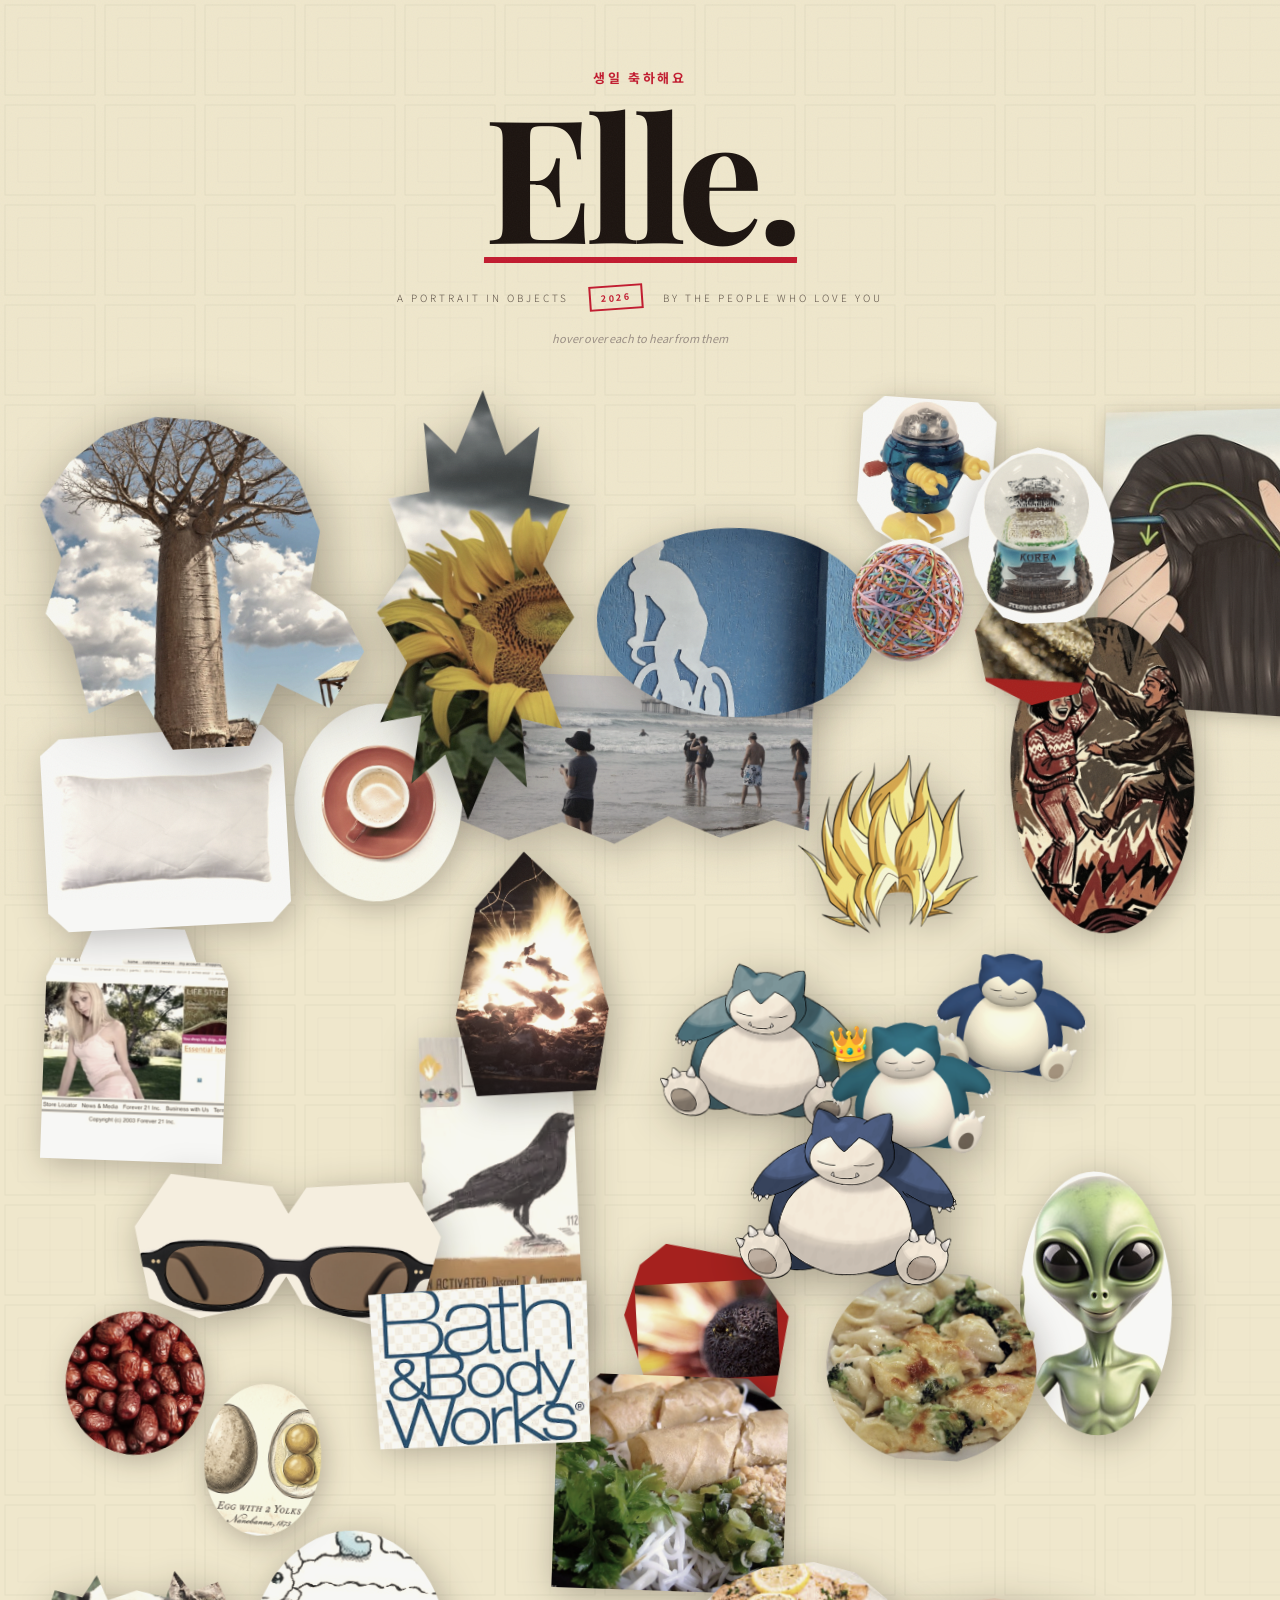
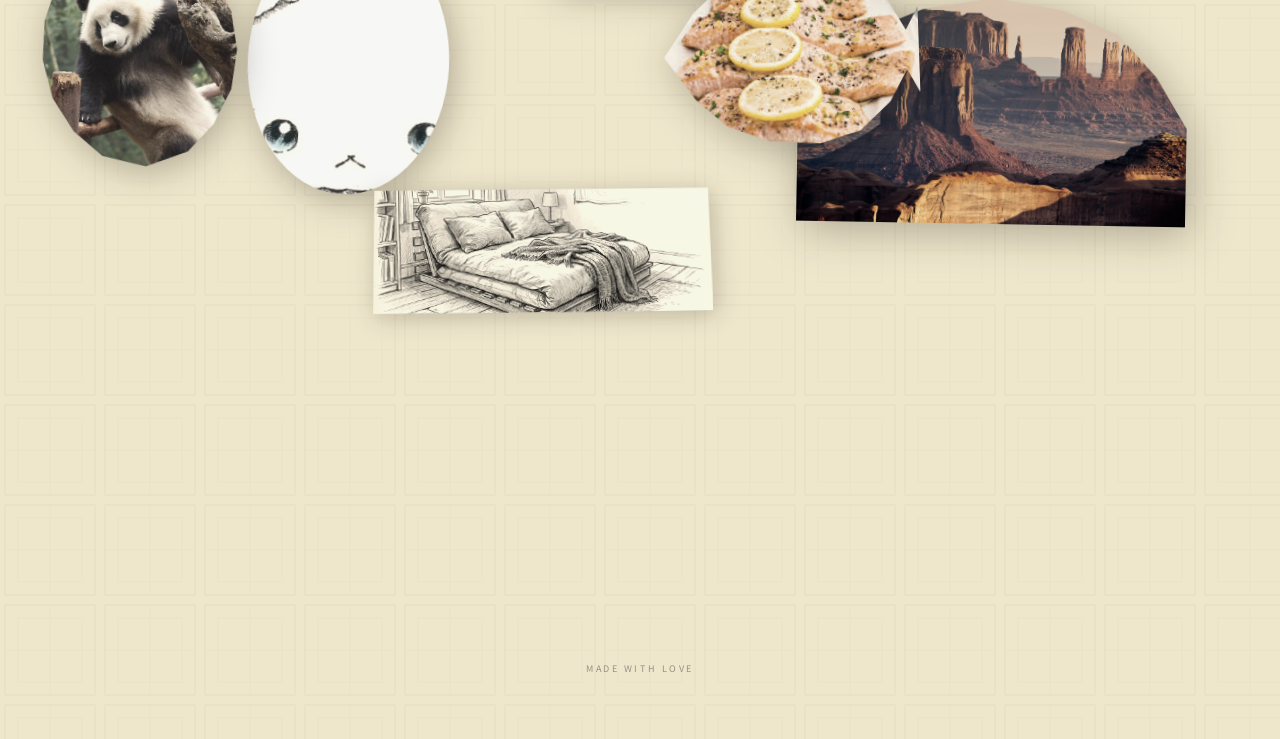
==== index.html @ b0827e6b "Initial commit for Elle's Birthday Collage" ====
<!DOCTYPE html>
<html lang="en">
<head>
  <meta charset="UTF-8">
  <meta name="viewport" content="width=device-width, initial-scale=1.0">
  <title>Elle.</title>
  <link rel="preconnect" href="https://fonts.googleapis.com">
  <link rel="preconnect" href="https://fonts.gstatic.com" crossorigin>
  <link href="https://fonts.googleapis.com/css2?family=Playfair+Display:ital,wght@0,400;0,700;1,400;1,700&family=Noto+Sans+KR:wght@300;400;700&display=swap" rel="stylesheet">
  <style>
    :root {
      --paper:    #EFE7CC;
      --paper-wh: #FBF8EF;
      --red:      #C21B2F;
      --yellow:   #D4A017;
      --ink:      #1C1410;
      --ink-mid:  #5A4E44;
      --ink-lt:   #9A8E84;
    }

    *, *::before, *::after { box-sizing: border-box; margin: 0; padding: 0; }

    body {
      background-color: var(--paper);
      background-image: url("data:image/svg+xml,%3Csvg xmlns='http://www.w3.org/2000/svg' width='100' height='100'%3E%3Crect x='5' y='5' width='90' height='90' fill='none' stroke='rgba(40%2C28%2C16%2C0.055)' stroke-width='1'/%3E%3Crect x='18' y='18' width='64' height='64' fill='none' stroke='rgba(40%2C28%2C16%2C0.038)' stroke-width='0.6'/%3E%3Cline x1='50' y1='5' x2='50' y2='95' stroke='rgba(40%2C28%2C16%2C0.026)' stroke-width='0.5'/%3E%3Cline x1='5' y1='50' x2='95' y2='50' stroke='rgba(40%2C28%2C16%2C0.026)' stroke-width='0.5'/%3E%3C/svg%3E");
      font-family: 'Noto Sans KR', 'Helvetica Neue', sans-serif;
      color: var(--ink);
      overflow-x: hidden;
    }

    body::after {
      content: '';
      position: fixed;
      inset: 0;
      background-image: url("data:image/svg+xml,%3Csvg xmlns='http://www.w3.org/2000/svg' width='250' height='250'%3E%3Cfilter id='n'%3E%3CfeTurbulence type='fractalNoise' baseFrequency='0.8' numOctaves='4' stitchTiles='stitch'/%3E%3C/filter%3E%3Crect width='250' height='250' filter='url(%23n)'/%3E%3C/svg%3E");
      opacity: 0.038;
      pointer-events: none;
      z-index: 9999;
    }

    /* ─── Header ───────────────────────────────────────── */
    .site-header {
      text-align: center;
      padding: 68px 40px 44px;
    }

    .korean-eyebrow {
      font-size: 13px;
      font-weight: 700;
      letter-spacing: 0.2em;
      color: var(--red);
      margin-bottom: 12px;
    }

    .title {
      font-family: 'Playfair Display', Georgia, serif;
      font-size: clamp(96px, 17vw, 172px);
      font-weight: 700;
      font-style: normal;
      letter-spacing: -0.04em;
      line-height: 0.86;
      color: var(--ink);
      display: inline-block;
    }

    .title::after {
      content: '';
      display: block;
      height: 6px;
      background: var(--red);
      margin-top: 10px;
      transform: skewX(-2deg);
    }

    .header-meta {
      display: flex;
      align-items: center;
      justify-content: center;
      gap: 20px;
      margin-top: 22px;
    }

    .subtitle {
      font-size: 10px;
      letter-spacing: 0.3em;
      text-transform: uppercase;
      color: var(--ink-mid);
      font-weight: 300;
    }

    .stamp {
      display: inline-block;
      border: 2px solid var(--red);
      color: var(--red);
      font-size: 9px;
      font-weight: 700;
      letter-spacing: 0.28em;
      padding: 4px 10px;
      transform: rotate(-4deg);
      text-transform: uppercase;
    }

    .instruction {
      margin-top: 20px;
      font-size: 11px;
      color: var(--ink-lt);
      font-style: italic;
    }

    /* ─── Artboard canvas ──────────────────────────────── */
    .canvas {
      position: relative;
      width: 100%;
      max-width: 95vw;
      height: 140vw;
      min-height: 1000px;
      max-height: 2200px;
      margin: 0 auto 80px;
    }

    /* ─── Shared item styles ───────────────────────────── */
    .item-wrap {
      position: absolute;
      cursor: pointer;
      transition: z-index 0s;
    }

    .item-wrap:hover,
    .item-wrap.is-active { z-index: 50; }

    .item {
      width: 100%;
      height: 100%;
      overflow: hidden;
      position: relative;
    }

    .item__img {
      display: block;
      width: 100%;
      height: 100%;
      object-fit: cover;
      filter: sepia(0.25) saturate(0.7) brightness(0.97);
      transition:
        filter   0.42s ease,
        transform 0.55s cubic-bezier(0.22, 0.61, 0.36, 1);
    }

    .item-wrap:hover .item__img,
    .item-wrap.is-active .item__img {
      filter: sepia(0.05) saturate(0.45) brightness(0.60);
      transform: scale(1.08);
    }

    .item__overlay {
      position: absolute;
      inset: 0;
      background: rgba(18, 10, 4, 0.72);
      border-top: 3px solid var(--red);
      opacity: 0;
      transition: opacity 0.25s ease;
      pointer-events: none;
    }

    .item-wrap:hover .item__overlay,
    .item-wrap.is-active .item__overlay { opacity: 1; }

    /* ─── Floating label ───────────────────────────────── */
    .label {
      position: fixed;
      background: rgba(18, 10, 4, 0.94);
      border-left: 3px solid var(--red);
      padding: 16px 20px 18px;
      min-width: 200px;
      max-width: 280px;
      z-index: 9000;
      pointer-events: none;
      opacity: 0;
      transition: opacity 0.22s ease;
    }

    .label.is-visible { opacity: 1; }

    .label__object {
      font-family: 'Playfair Display', Georgia, serif;
      font-size: 16px;
      font-weight: 700;
      color: var(--paper-wh);
      line-height: 1.25;
      margin-bottom: 9px;
    }

    .label__reason {
      font-size: 11.5px;
      line-height: 1.68;
      color: rgba(251, 248, 239, 0.66);
      font-weight: 300;
      margin-bottom: 13px;
      max-width: 28ch;
    }

    .label__name {
      display: block;
      font-size: 9px;
      letter-spacing: 0.25em;
      text-transform: uppercase;
      color: var(--yellow);
    }

    /* ─────────────────────────────────────────────────────
       PER-ITEM: position · size · rotation · shadow · clip
       Canvas is 200vw tall. top/height % are of that height.
       left/width % are of canvas width.
    ───────────────────────────────────────────────────── */

    /* BROTHER — baobab tree: thick trunk, wide spreading top */
    .item-wrap--brother {
      left: 1%; top: 1%; width: 26%; height: 19%;
      transform: rotate(-3deg);
      filter: drop-shadow(6px 10px 28px rgba(20,12,6,0.38));
      z-index: 5;
    }
    .item-wrap--brother .item {
      clip-path: polygon(
        38% 100%, 28% 82%, 12% 88%, 8% 68%, 0% 58%,
        6% 42%, 0% 26%, 10% 14%, 22% 6%, 38% 2%,
        55% 4%, 70% 10%, 82% 22%, 88% 38%,
        84% 55%, 94% 62%, 100% 74%, 88% 90%, 72% 82%, 62% 100%
      );
    }

    /* RANI — sunflower: 8-petal flower */
    .item-wrap--rani {
      left: 28%; top: 0%; width: 17%; height: 24%;
      transform: rotate(2deg);
      filter: drop-shadow(5px 8px 22px rgba(20,12,6,0.32));
      z-index: 4;
    }
    .item-wrap--rani .item {
      clip-path: polygon(
        50% 0%, 62% 15%, 78% 8%, 74% 24%, 94% 26%,
        82% 40%, 98% 52%, 82% 64%, 94% 78%, 74% 76%,
        78% 92%, 62% 85%, 50% 100%, 38% 85%, 22% 92%,
        26% 76%, 6% 78%, 18% 64%, 2% 52%, 18% 40%,
        6% 26%, 26% 24%, 22% 8%, 38% 15%
      );
    }

    /* TAL — wind-up toy: boxy mechanical shape */
    .item-wrap--tal-toy {
      left: 68%; top: 0.5%; width: 11%; height: 8.5%;
      transform: rotate(4deg);
      filter: drop-shadow(4px 5px 14px rgba(20,12,6,0.28));
      z-index: 3;
    }
    .item-wrap--tal-toy .item {
      clip-path: polygon(15% 0%, 85% 0%, 100% 12%, 100% 70%, 85% 88%, 60% 100%, 40% 100%, 15% 88%, 0% 70%, 0% 12%);
    }

    /* TAL — snow globe: domed oval on pedestal */
    .item-wrap--tal-globe {
      left: 77%; top: 3%; width: 12%; height: 10%;
      transform: rotate(-2deg);
      filter: drop-shadow(4px 6px 16px rgba(20,12,6,0.30));
      z-index: 4;
    }
    .item-wrap--tal-globe .item {
      clip-path: polygon(
        35% 100%, 22% 96%, 12% 86%, 4% 72%, 0% 56%,
        2% 40%, 8% 26%, 18% 14%, 32% 6%, 50% 2%,
        68% 6%, 82% 14%, 92% 26%, 98% 40%, 100% 56%,
        96% 72%, 88% 86%, 78% 96%, 65% 100%
      );
    }

    /* TAL — rubber band ball: circle */
    .item-wrap--tal-ball {
      left: 67%; top: 8%; width: 10%; height: 7.5%;
      transform: rotate(6deg);
      filter: drop-shadow(3px 4px 12px rgba(20,12,6,0.26));
      z-index: 3;
    }
    .item-wrap--tal-ball .item { clip-path: ellipse(46% 46% at 50% 50%); }

    /* TAL — glitter: soft starburst blob */
    .item-wrap--tal-glitter {
      left: 77%; top: 10%; width: 11%; height: 8%;
      transform: rotate(3deg);
      filter: drop-shadow(3px 4px 12px rgba(20,12,6,0.26));
      z-index: 3;
    }
    .item-wrap--tal-glitter .item {
      clip-path: polygon(45% 5%, 80% 20%, 95% 50%, 85% 85%, 50% 95%, 15% 80%, 5% 45%, 20% 15%);
    }

    /* TAL — chopstick as hairpin: angled strip */
    .item-wrap--tal-chopstick {
      left: 86%; top: 0.5%; width: 20%; height: 18%;
      transform: rotate(1.5deg);
      filter: drop-shadow(2px 4px 10px rgba(20,12,6,0.24));
      z-index: 2;
    }
    .item-wrap--tal-chopstick .item {
      clip-path: polygon(10% 5%, 90% 2%, 92% 98%, 8% 95%);
    }
    .item-wrap--tal-chopstick .item__img {
      object-position: 40% 50%;
    }

    /* GINA — hellfire: soft organic shape */
    .item-wrap--gina {
      left: 79%; top: 11%; width: 18%; height: 21%;
      transform: rotate(-2deg);
      filter: drop-shadow(4px 6px 16px rgba(20,12,6,0.30));
      z-index: 3;
    }
    .item-wrap--gina .item {
      clip-path: ellipse(42% 42% at 50% 50%);
    }
    .item-wrap--gina .item__img {
      object-fit: cover;
      transform: scale(0.95);
    }

    /* SAIF — spin bike: circle (flywheel) */
    .item-wrap--saif {
      left: 46%; top: 7%; width: 24%; height: 12%;
      transform: rotate(2deg);
      filter: drop-shadow(5px 7px 20px rgba(20,12,6,0.30));
      z-index: 3;
    }
    .item-wrap--saif .item { clip-path: ellipse(48% 44% at 50% 50%); }
    .item-wrap--saif .item__img { object-position: 20% 50%; }

    /* SANGEETA MAMI — pillow: soft rounded rect */
    .item-wrap--sangeeta {
      left: 1%; top: 19%; width: 20%; height: 11%;
      transform: rotate(-3deg);
      filter: drop-shadow(4px 6px 18px rgba(20,12,6,0.28));
      z-index: 4;
    }
    .item-wrap--sangeeta .item {
      clip-path: polygon(8% 2%, 92% 0%, 100% 10%, 100% 90%, 92% 100%, 8% 100%, 0% 90%, 0% 10%);
    }

    /* CLAIRE YUN — cappuccino: circle */
    .item-wrap--claireyun {
      left: 21%; top: 17%; width: 15%; height: 12%;
      transform: rotate(3deg);
      filter: drop-shadow(4px 6px 16px rgba(20,12,6,0.28));
      z-index: 3;
    }
    .item-wrap--claireyun .item { clip-path: ellipse(46% 46% at 50% 50%); }

    /* ALKA MASI — beach (walking barefoot): wide with wave bottom */
    .item-wrap--alkamasi1 {
      left: 35%; top: 16%; width: 29%; height: 11%;
      transform: rotate(2deg);
      filter: drop-shadow(5px 7px 20px rgba(20,12,6,0.28));
      z-index: 2;
    }
    .item-wrap--alkamasi1 .item {
      clip-path: polygon(
        0% 0%, 100% 0%, 100% 75%, 
        90% 70%, 75% 80%, 60% 70%, 
        45% 85%, 30% 75%, 15% 85%, 0% 75%
      );
    }

    /* LUCY — campfire: organic arch/blob */
    .item-wrap--lucy {
      left: 34%; top: 25%; width: 14%; height: 15%;
      transform: rotate(-3deg);
      filter: drop-shadow(4px 6px 18px rgba(20,12,6,0.32));
      z-index: 4;
    }
    .item-wrap--lucy .item {
      clip-path: polygon(50% 5%, 80% 25%, 95% 65%, 85% 95%, 15% 95%, 5% 65%, 20% 25%);
    }

    /* ELAINE — forever21 website: shopping bag */
    .item-wrap--elaine {
      left: 1%; top: 30%; width: 15%; height: 13%;
      transform: rotate(2deg);
      filter: drop-shadow(4px 5px 16px rgba(20,12,6,0.28));
      z-index: 3;
    }
    .item-wrap--elaine .item {
      clip-path: polygon(25% 0%, 18% 14%, 5% 14%, 0% 22%, 0% 100%, 100% 100%, 100% 22%, 95% 14%, 82% 14%, 75% 0%);
    }

    /* CENGIZ — Super Saiyan hair: transparent PNG, silhouette defines its own shape */
    .item-wrap--cengiz {
      left: 63%; top: 16%; width: 15%; height: 19%;
      transform: rotate(-2deg);
      filter: drop-shadow(5px 7px 20px rgba(20,12,6,0.30));
      z-index: 4;
    }
    .item-wrap--cengiz .item { clip-path: none; }
    .item-wrap--cengiz .item__img { object-fit: contain; }

    /* ADIL — Snorlax: transparent PNG, let the sprite define its own shape */
    .item-wrap--adil {
      left: 51%; top: 29%; width: 18%; height: 15%;
      transform: rotate(3deg);
      filter: drop-shadow(5px 8px 22px rgba(20,12,6,0.32));
      z-index: 3;
    }
    .item-wrap--adil .item { clip-path: none; }
    .item-wrap--adil .item__img { object-fit: contain; }
    .item-wrap--adil .item__overlay { mask-image: url('images/adil.png'); mask-size: contain; mask-repeat: no-repeat; mask-position: center; -webkit-mask-image: url('images/adil.png'); -webkit-mask-size: contain; -webkit-mask-repeat: no-repeat; -webkit-mask-position: center; }

    /* DANNY — Snorlax */
    .item-wrap--danny {
      left: 64%; top: 31%; width: 16%; height: 13%;
      transform: rotate(-3deg);
      filter: drop-shadow(5px 8px 22px rgba(20,12,6,0.32));
      z-index: 4;
    }
    .item-wrap--danny .item { clip-path: none; }
    .item-wrap--danny .item__img { object-fit: contain; }
    .item-wrap--danny .item__overlay { mask-image: url('images/danny.png'); mask-size: contain; mask-repeat: no-repeat; mask-position: center; -webkit-mask-image: url('images/danny.png'); -webkit-mask-size: contain; -webkit-mask-repeat: no-repeat; -webkit-mask-position: center; }

    /* ADRIENNE — Snorlax (with crown ✓) */
    .item-wrap--adrienne {
      left: 57%; top: 37%; width: 20%; height: 16%;
      transform: rotate(1deg);
      filter: drop-shadow(5px 8px 24px rgba(20,12,6,0.36));
      z-index: 5;
    }
    .item-wrap--adrienne .item { clip-path: none; }
    .item-wrap--adrienne .item__img { object-fit: contain; }
    .item-wrap--adrienne .item__overlay { mask-image: url('images/adrienne.png'); mask-size: contain; mask-repeat: no-repeat; mask-position: center; -webkit-mask-image: url('images/adrienne.png'); -webkit-mask-size: contain; -webkit-mask-repeat: no-repeat; -webkit-mask-position: center; }

    /* Crown above Adrienne's Snorlax */
    .item-wrap--adrienne::after {
      content: '👑';
      position: absolute;
      top: -10%;
      left: 50%;
      transform: translateX(-50%) rotate(-5deg);
      font-size: min(2.6vw, 36px);
      line-height: 1;
      text-shadow: 0 2px 8px rgba(0,0,0,0.65), 0 0 14px rgba(255,215,0,0.5);
      z-index: 10;
      pointer-events: none;
    }

    /* DAVID KENNEDY — Snorlax */
    .item-wrap--david {
      left: 73%; top: 27%; width: 15%; height: 13%;
      transform: rotate(4deg);
      filter: drop-shadow(5px 8px 22px rgba(20,12,6,0.30));
      z-index: 2;
    }
    .item-wrap--david .item { clip-path: none; }
    .item-wrap--david .item__img { object-fit: contain; }
    .item-wrap--david .item__overlay { mask-image: url('images/david.png'); mask-size: contain; mask-repeat: no-repeat; mask-position: center; -webkit-mask-image: url('images/david.png'); -webkit-mask-size: contain; -webkit-mask-repeat: no-repeat; -webkit-mask-position: center; }

    /* MICHAEL WONG — raven card: portrait card shape */
    .item-wrap--michael {
      left: 32%; top: 36%; width: 13%; height: 18%;
      transform: rotate(-2deg);
      filter: drop-shadow(5px 7px 20px rgba(20,12,6,0.30));
      z-index: 3;
    }
    .item-wrap--michael .item {
      clip-path: polygon(2% 0%, 98% 1%, 100% 99%, 0% 100%);
    }

    /* ALKA MASI — pixie dust: soft blob burst */
    .item-wrap--alkamasi2 {
      left: 48%; top: 47%; width: 15%; height: 11%;
      transform: rotate(-3deg);
      filter: drop-shadow(4px 5px 16px rgba(20,12,6,0.28));
      z-index: 3;
    }
    .item-wrap--alkamasi2 .item {
      clip-path: polygon(30% 5%, 75% 15%, 95% 45%, 85% 85%, 45% 95%, 15% 75%, 5% 40%, 15% 15%);
    }

    /* KIRBNOJ — techno sunglasses: softer rounded glasses shape */
    .item-wrap--kirbnoj {
      left: 7%; top: 43%; width: 28%; height: 10%;
      transform: rotate(2deg);
      filter: drop-shadow(4px 6px 18px rgba(20,12,6,0.30));
      z-index: 4;
    }
    .item-wrap--kirbnoj .item {
      clip-path: polygon(
        5% 40%, 15% 10%, 45% 15%, 50% 30%, 
        55% 15%, 85% 10%, 95% 40%, 90% 80%, 
        75% 90%, 55% 80%, 50% 65%, 45% 80%, 
        25% 90%, 10% 80%
      );
    }

    /* TIM — jujube (red date): oval */
    .item-wrap--tim1 {
      left: 2%; top: 51%; width: 13%; height: 8.5%;
      transform: rotate(-4deg);
      filter: drop-shadow(3px 5px 14px rgba(20,12,6,0.28));
      z-index: 3;
    }
    .item-wrap--tim1 .item { clip-path: ellipse(44% 47% at 50% 52%); }

    /* TIM — double yolk egg: oval */
    .item-wrap--tim2 {
      left: 13%; top: 55%; width: 12%; height: 9%;
      transform: rotate(4deg);
      filter: drop-shadow(3px 5px 14px rgba(20,12,6,0.28));
      z-index: 4;
    }
    .item-wrap--tim2 .item { clip-path: ellipse(40% 47% at 50% 52%); }
    .item-wrap--tim2 .item__img { object-position: 50% 80%; }

    /* PIPE & MARI — alien (Ellieeeen 👽): large oval head */
    .item-wrap--pipe {
      left: 81%; top: 43%; width: 13%; height: 16%;
      transform: rotate(-1deg);
      filter: drop-shadow(4px 6px 18px rgba(20,12,6,0.30));
      z-index: 3;
    }
    .item-wrap--pipe .item {
      clip-path: ellipse(48% 46% at 50% 50%);
    }

    /* CLAIRE — mac and cheese: bowl shape */
    .item-wrap--claire {
      left: 65%; top: 48%; width: 18%; height: 13%;
      transform: rotate(3deg);
      filter: drop-shadow(4px 5px 16px rgba(20,12,6,0.28));
      z-index: 3;
    }
    .item-wrap--claire .item {
      clip-path: ellipse(48% 42% at 50% 50%);
    }
    .item-wrap--claire .item__img {
      object-fit: contain;
    }

    /* RHAN — Bath & Body Works: wide label rectangle */
    .item-wrap--rhan {
      left: 28%; top: 50%; width: 18%; height: 9%;
      transform: rotate(-3deg);
      filter: drop-shadow(4px 5px 16px rgba(20,12,6,0.28));
      z-index: 4;
    }
    .item-wrap--rhan .item {
      clip-path: polygon(0% 2%, 100% 0%, 98% 100%, 2% 98%);
    }

    /* AMANDA — sparkling takeout container: pentagon box */
    .item-wrap--amanda {
      left: 43%; top: 55%; width: 19%; height: 12%;
      transform: rotate(2deg);
      filter: drop-shadow(4px 6px 18px rgba(20,12,6,0.30));
      z-index: 3;
    }
    .item-wrap--amanda .item {
      clip-path: polygon(18% 0%, 82% 0%, 100% 16%, 100% 100%, 0% 100%, 0% 16%);
    }

    /* JO ANUS — sleepy panda: circle with ear bumps */
    .item-wrap--joanus {
      left: 1%; top: 66%; width: 16%; height: 12%;
      transform: rotate(-3deg);
      filter: drop-shadow(4px 6px 18px rgba(20,12,6,0.30));
      z-index: 4;
    }
    .item-wrap--joanus .item {
      clip-path: polygon(
        30% 0%, 22% 10%, 8% 6%, 2% 20%, 0% 38%,
        4% 56%, 14% 72%, 28% 84%, 50% 90%,
        72% 84%, 86% 72%, 96% 56%, 100% 38%,
        98% 20%, 92% 6%, 78% 10%, 70% 0%,
        65% 12%, 50% 8%, 35% 12%
      );
    }

    /* SUMIN — 부르부르도그 (dog): wide oval */
    .item-wrap--sumin {
      left: 17%; top: 63%; width: 18%; height: 16%;
      transform: rotate(3deg);
      filter: drop-shadow(4px 6px 18px rgba(20,12,6,0.30));
      z-index: 3;
    }
    .item-wrap--sumin .item {
      clip-path: ellipse(46% 46% at 50% 50%);
    }
    .item-wrap--sumin .item__img {
      object-position: 50% 100%;
    }

    /* JENNIFER BYUN — medium-rare salmon: fish silhouette */
    .item-wrap--jennifer {
      left: 52%; top: 65%; width: 21%; height: 11%;
      transform: rotate(-2deg);
      filter: drop-shadow(5px 7px 20px rgba(20,12,6,0.30));
      z-index: 3;
    }
    .item-wrap--jennifer .item {
      clip-path: polygon(
        0% 50%, 12% 28%, 24% 14%, 40% 6%,
        60% 4%, 76% 10%, 88% 24%, 95% 40%,
        100% 28%, 100% 72%, 95% 60%,
        88% 76%, 76% 90%, 60% 96%, 40% 94%,
        24% 86%, 12% 72%
      );
    }

    /* SHREYA — the sun setting: wide arch */
    .item-wrap--shreya {
      left: 63%; top: 67%; width: 32%; height: 13%;
      transform: rotate(1deg);
      filter: drop-shadow(5px 8px 22px rgba(20,12,6,0.30));
      z-index: 2;
    }
    .item-wrap--shreya .item {
      clip-path: polygon(0% 58%, 8% 36%, 18% 18%, 32% 8%, 50% 3%, 68% 8%, 82% 18%, 92% 36%, 100% 58%, 100% 100%, 0% 100%);
    }

    /* ARI — futon: flat wide rectangle */
    .item-wrap--ari {
      left: 28%; top: 78%; width: 28%; height: 7%;
      transform: rotate(-1deg);
      filter: drop-shadow(3px 4px 12px rgba(20,12,6,0.24));
      z-index: 3;
    }
    .item-wrap--ari .item {
      clip-path: polygon(1% 0%, 99% 2%, 100% 100%, 0% 98%);
    }

    /* ─── Footer ───────────────────────────────────────── */
    .site-footer {
      text-align: center;
      padding: 0 40px 64px;
      font-size: 9px;
      letter-spacing: 0.28em;
      text-transform: uppercase;
      color: var(--ink-lt);
    }

    /* ─── Responsive ───────────────────────────────────── */
    @media (max-width: 860px) {
      .canvas { height: 180vw; max-height: none; }
    }

    @media (max-width: 520px) {
      .canvas { height: 240vw; }
      .label { max-width: 220px; }
      .label__reason { font-size: 10.5px; }
    }

    /* ─── Print ────────────────────────────────────────── */
    @media print {
      @page { size: A2 landscape; margin: 8mm; }
      body::after { display: none; }
      .site-header { padding: 12mm 0 8mm; }
      .instruction { display: none; }
      .title { font-size: 56pt; }
      .canvas { height: 165mm; min-height: 0; max-height: none; margin-bottom: 0; }
      .item__overlay { display: none !important; }
      .item__img {
        filter: sepia(0.18) saturate(0.85) brightness(0.96) !important;
        transform: none !important;
      }
      .label { display: none !important; }
    }
  </style>
</head>
<body>

<header class="site-header">
  <p class="korean-eyebrow">생일 축하해요</p>
  <h1 class="title">Elle.</h1>
  <div class="header-meta">
    <span class="subtitle">a portrait in objects</span>
    <span class="stamp">2026</span>
    <span class="subtitle">by the people who love you</span>
  </div>
  <p class="instruction">hover over each to hear from them</p>
</header>

<main class="canvas" id="canvas"></main>

<div class="label" id="label" aria-hidden="true">
  <h3 class="label__object"></h3>
  <p class="label__reason"></p>
  <span class="label__name"></span>
</div>

<footer class="site-footer"><span>made with love</span></footer>

<script>
  const contributors = [
    {
      id: 'brother', name: 'Brother',
      object: 'Baobab tree',
      reason: 'A heart as firm and thick as a baobab.',
      image: 'images/brother.jpg'
    },
    {
      id: 'rani', name: 'Rani, Mohit, Maya & Jelly',
      object: 'Sunflower',
      reason: 'Sunflowers always find a way to face the light — towards the sun or towards each other. They always look for the brightness in this world, and that reminds us of Elle.',
      image: 'images/rani.jpg'
    },
    {
      id: 'gina', name: 'Gina',
      object: 'Two people laughing in hellfire',
      reason: 'If I\'m ever in a dire situation, I\'d want Elle with me — she can make any situation funny, beautiful, and full of hope, or turn it into a forever home if that\'s all we could do.',
      image: 'images/gina.jpg'
    },
    {
      id: 'saif', name: 'Saif',
      object: 'Spin bike',
      reason: 'I convinced her to join me for a 20 min Tabata workout. I was convinced my bike was broken when we compared outputs — turns out she just destroyed me. I\'ll never look at a spin bike the same.',
      image: 'images/saif.jpg'
    },
    {
      id: 'tal-toy', name: 'Tal',
      object: 'Wind-up toy',
      reason: 'Going from full send to complete stop abruptly. Needs little inputs to generate surprising outputs.',
      image: 'images/tal-toy.jpg'
    },
    {
      id: 'tal-globe', name: 'Tal',
      object: 'Thrifted snow globe',
      reason: 'Comes from elsewhere. A small world that is complete and contained — can be chaotic when shaken.',
      image: 'images/tal-globe.jpg'
    },
    {
      id: 'tal-ball', name: 'Tal',
      object: 'Rubber band ball',
      reason: 'Built from scraps over years, held together by tension. Useful in a crisis.',
      image: 'images/tal-ball.jpg'
    },
    {
      id: 'tal-glitter', name: 'Tal',
      object: 'Loose glitter in a pocket',
      reason: 'I don\'t know how it got there. Brings memories from another time. It\'s now everywhere, and the room is better for it.',
      image: 'images/tal-glitter.jpg'
    },
    {
      id: 'tal-chopstick', name: 'Tal',
      object: 'Chopstick as a hairpin',
      reason: 'Improvised, holding everything together. Technically not the right tool — and yet.',
      image: 'images/tal-chopstick.jpg'
    },
    {
      id: 'sangeeta', name: 'Sangeeta Mami & Sanjay Mamu',
      object: 'Pillow',
      reason: 'She can sleep anywhere, anytime — just like that! People could be talking loud around her but nothing matters to her. Quick wink 😉',
      image: 'images/sangeeta.jpg'
    },
    {
      id: 'claireyun', name: 'Claire Yun',
      object: 'A cappuccino in a beautiful mug',
      reason: 'A good cup of coffee is a small piece of sunlight in your day that never gets old. That\'s her vibe — deeper than drinks, warmer than anything.',
      image: 'images/claireyun.jpg'
    },
    {
      id: 'alkamasi1', name: 'Alka Masi',
      object: 'Walking barefoot on a beach',
      reason: 'It was very sweet of Elle to come visit the family. We love her free spirited personality.',
      image: 'images/alkamasi1.jpg'
    },
    {
      id: 'lucy', name: 'Lucy',
      object: 'Campfire',
      reason: 'People gather around it naturally. It exists fully in the present moment — it\'s nature, it\'s always a highlight of our trips.',
      image: 'images/lucy.jpg'
    },
    {
      id: 'elaine', name: 'Elaine',
      object: 'The Forever 21 website',
      reason: 'Freshman year and our constant distraction by the Forever 21 website.',
      image: 'images/elaine.jpg'
    },
    {
      id: 'cengiz', name: 'Cengiz',
      object: 'Super Saiyan hair',
      reason: 'Electric, energizing, eclectic, chaotic, fun, original, unruly, adventurous — PSYCHOLOGICAL RICHNESS.',
      image: 'images/cengiz.jpg'
    },
    {
      id: 'adil', name: 'Adil',
      object: 'Snorlax',
      reason: 'I aspire to be a big sleeper like her — she lives the dream that I have been dreaming for years.',
      image: 'images/adil.png'
    },
    {
      id: 'danny', name: 'Danny',
      object: 'Snorlax',
      reason: 'She is the Master Jedi Sleeper — I am padawan sleeper but may have graduated at your wedding.',
      image: 'images/danny.png'
    },
    {
      id: 'adrienne', name: 'Adrienne',
      object: 'Snorlax 👑',
      reason: 'I think we all know. She\'s a big little napper queen.',
      image: 'images/adrienne.png'
    },
    {
      id: 'david', name: 'David Kennedy',
      object: 'The kindest Snorlax',
      reason: 'Because Elle adores a nap almost as much as she adores loving on her people ♡',
      image: 'images/david.png'
    },
    {
      id: 'michael', name: 'Michael Wong',
      object: 'Chihuahuan raven',
      reason: 'Like the raven, Elle is a force multiplier — almost a cheat code that people get very excited to see. And she will trade many things for food.',
      image: 'images/michael.jpg'
    },
    {
      id: 'alkamasi2', name: 'Alka Masi',
      object: 'Pixie dust',
      reason: 'She is free spirited, always smiling and happy. She will make Devin\'s dreams come true!!',
      image: 'images/alkamasi2.jpg'
    },
    {
      id: 'kirbnoj', name: 'Kirbnoj',
      object: 'Techno sunglasses',
      reason: 'We think we know presence, then she shows us a moment in flow. We think we know impact, then we see her on the ground. We think we know style — then we find her, without effort, setting the tone.',
      image: 'images/kirbnoj.jpg'
    },
    {
      id: 'tim1', name: 'Tim',
      object: 'Jujube',
      reason: 'Jujubes don\'t automatically turn red. Inside it, there are a few typhoons, a few lightnings, a few thunders.',
      image: 'images/tim1.jpg'
    },
    {
      id: 'tim2', name: 'Tim',
      object: 'Two yolks in one egg',
      reason: 'The most spontaneously beautiful thing, and rare, with so much life potential — and delicious.',
      image: 'images/tim2.jpg'
    },
    {
      id: 'pipe', name: 'Pipe & Mari',
      object: 'Ellieeeen 👽',
      reason: 'Best trip ever hiking with Elle and Sebas in Torres del Paine while singing "un mamut chiquitico".',
      image: 'images/pipe.jpg'
    },
    {
      id: 'claire', name: 'Claire',
      object: 'Homemade mac and cheese',
      reason: 'I had just moved to New York and was in an AirBnB. I invited Elle over and we sat at a tiny kitchen table talking for hours. I felt so excited I\'d get to spend more time with her in New York.',
      image: 'images/claire.jpg'
    },
    {
      id: 'rhan', name: 'Rhan',
      object: 'Shopping at Bath & Body Works as a middle schooler',
      reason: 'We were talking about moving back to the US for school after being in Korea. She said her memory of the US was going to Bath & Body Works and smelling the lotions.',
      image: 'images/rhan.jpg'
    },
    {
      id: 'amanda', name: 'Amanda',
      object: 'A sparkling takeout container',
      reason: 'After every hangout with Elle: "you\'re not going to WASTE that, are you?" She\'s a shining example of chosen friendship, built over great meals. Always unequivocally herself.',
      image: 'images/amanda.jpg'
    },
    {
      id: 'joanus', name: 'Jo anus',
      object: 'A sleepy panda',
      reason: 'I\'m always compared to a sleepy panda and so is Elle — which is a big bond because we live with our husbands who never sleep.',
      image: 'images/joanus.jpg'
    },
    {
      id: 'sumin', name: 'Sumin 수민이',
      object: '부르부르도그',
      reason: 'This character was on the cover of our "secret" diaries we exchanged when we were 7–8 years old. You\'ve always been such a sweet and brilliant friend with a big heart filled with creativity ❤️',
      image: 'images/sumin.jpg'
    },
    {
      id: 'jennifer', name: 'Jennifer Byun',
      object: 'Medium-rare salmon steak',
      reason: 'Warm, a little fiery, beautifully composed — and somehow still carrying the energy of Elle working nonstop while making it all look effortless.',
      image: 'images/jennifer.jpg'
    },
    {
      id: 'shreya', name: 'Shreya',
      object: 'The Sun Setting',
      reason: 'The Sun (Elle) sets (naps) to renew its energy and shine brighter for the next adventure ahead. Elle practices the sunset oath every day.',
      image: 'images/shreya.jpg'
    },
    {
      id: 'ari', name: 'Ari',
      object: 'Futon',
      reason: 'It\'s amazing how one person can be so energetic and then also sleep through anything. Versatile like a futon! But also — croissants were taken :\'(',
      image: 'images/ari.jpg'
    }
  ];

  document.addEventListener('DOMContentLoaded', () => {
    const canvas = document.getElementById('canvas');
    const label  = document.getElementById('label');
    const labelObj    = label.querySelector('.label__object');
    const labelReason = label.querySelector('.label__reason');
    const labelName   = label.querySelector('.label__name');

    function positionLabel(wrapEl) {
      const rect   = wrapEl.getBoundingClientRect();
      const tipW   = parseInt(getComputedStyle(label).maxWidth) || 280;
      const tipH   = label.offsetHeight || 140;
      const margin = 18;

      let left = rect.right + margin;
      if (left + tipW > window.innerWidth - 8) {
        left = rect.left - tipW - margin;
      }
      left = Math.max(8, left);

      let top = rect.top + rect.height / 2 - tipH / 2;
      top = Math.max(8, Math.min(top, window.innerHeight - tipH - 8));

      label.style.left = left + 'px';
      label.style.top  = top  + 'px';
    }

    function showLabel(c, wrapEl) {
      labelObj.textContent    = c.object;
      labelReason.textContent = c.reason;
      labelName.textContent   = '— ' + c.name;
      label.classList.add('is-visible');
      // Reposition after content renders
      requestAnimationFrame(() => positionLabel(wrapEl));
    }

    function hideLabel() {
      label.classList.remove('is-visible');
    }

    contributors.forEach(c => {
      const wrap = document.createElement('div');
      wrap.className = `item-wrap item-wrap--${c.id}`;

      wrap.innerHTML = `
        <div class="item">
          <img class="item__img" src="${c.image}" alt="${c.object}" loading="lazy">
          <div class="item__overlay"></div>
        </div>
      `;

      // Try .png then .jpeg if .jpg fails (backup-images preserves original extension)
      const img  = wrap.querySelector('.item__img');
      const base = c.image.replace(/\.(jpg|jpeg|png)$/i, '');
      const alts = ['.jpg', '.png', '.jpeg'];
      let altIdx = 0;
      img.onerror = function () {
        altIdx++;
        if (altIdx < alts.length) this.src = base + alts[altIdx];
      };

      wrap.addEventListener('mouseenter', () => showLabel(c, wrap));
      wrap.addEventListener('mouseleave', hideLabel);
      wrap.addEventListener('mousemove', () => positionLabel(wrap));

      wrap.addEventListener('click', (e) => {
        e.stopPropagation();
        const alreadyActive = wrap.classList.contains('is-active');
        document.querySelectorAll('.item-wrap.is-active')
          .forEach(el => el.classList.remove('is-active'));
        hideLabel();
        if (!alreadyActive) {
          wrap.classList.add('is-active');
          showLabel(c, wrap);
        }
      });

      canvas.appendChild(wrap);
    });

    document.addEventListener('click', () => {
      document.querySelectorAll('.item-wrap.is-active')
        .forEach(el => el.classList.remove('is-active'));
      hideLabel();
    });
  });
</script>
</body>
</html>
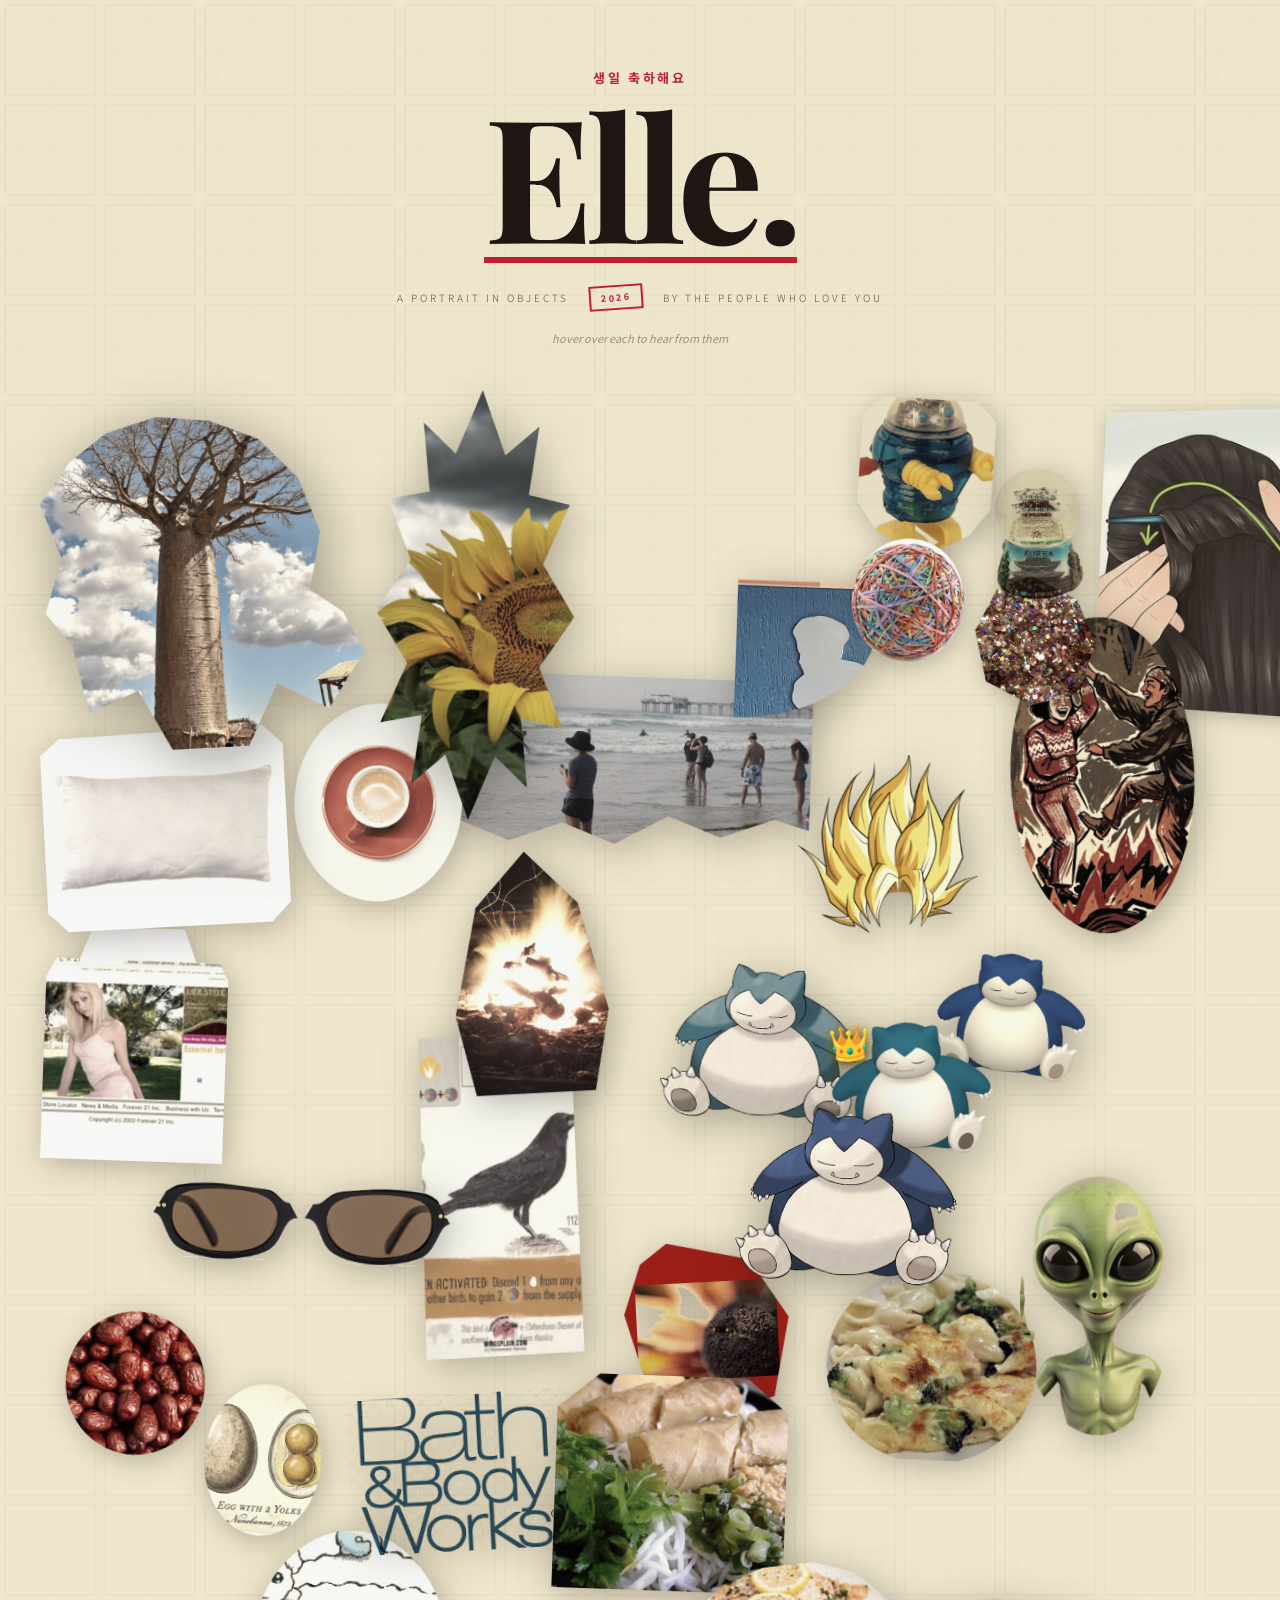
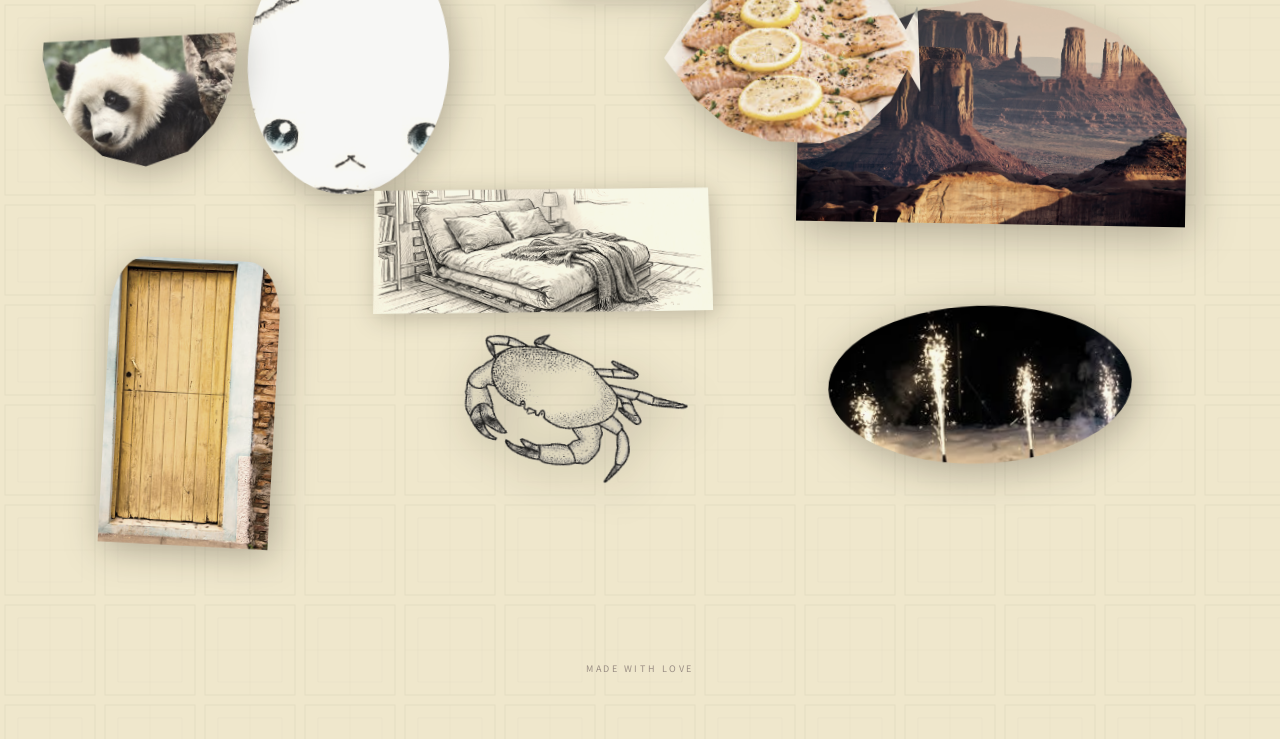
==== commit 1ec504a0: "Added stragglers and refine image alignment / background" ====
--- a/index.html
+++ b/index.html
@@ -1,24 +1,33 @@
 <!DOCTYPE html>
 <html lang="en">
+
 <head>
   <meta charset="UTF-8">
   <meta name="viewport" content="width=device-width, initial-scale=1.0">
   <title>Elle.</title>
   <link rel="preconnect" href="https://fonts.googleapis.com">
   <link rel="preconnect" href="https://fonts.gstatic.com" crossorigin>
-  <link href="https://fonts.googleapis.com/css2?family=Playfair+Display:ital,wght@0,400;0,700;1,400;1,700&family=Noto+Sans+KR:wght@300;400;700&display=swap" rel="stylesheet">
+  <link
+    href="https://fonts.googleapis.com/css2?family=Playfair+Display:ital,wght@0,400;0,700;1,400;1,700&family=Noto+Sans+KR:wght@300;400;700&display=swap"
+    rel="stylesheet">
   <style>
     :root {
-      --paper:    #EFE7CC;
+      --paper: #EFE7CC;
       --paper-wh: #FBF8EF;
-      --red:      #C21B2F;
-      --yellow:   #D4A017;
-      --ink:      #1C1410;
-      --ink-mid:  #5A4E44;
-      --ink-lt:   #9A8E84;
-    }
-
-    *, *::before, *::after { box-sizing: border-box; margin: 0; padding: 0; }
+      --red: #C21B2F;
+      --yellow: #D4A017;
+      --ink: #1C1410;
+      --ink-mid: #5A4E44;
+      --ink-lt: #9A8E84;
+    }
+
+    *,
+    *::before,
+    *::after {
+      box-sizing: border-box;
+      margin: 0;
+      padding: 0;
+    }
 
     body {
       background-color: var(--paper);
@@ -126,7 +135,9 @@
     }
 
     .item-wrap:hover,
-    .item-wrap.is-active { z-index: 50; }
+    .item-wrap.is-active {
+      z-index: 50;
+    }
 
     .item {
       width: 100%;
@@ -142,7 +153,7 @@
       object-fit: cover;
       filter: sepia(0.25) saturate(0.7) brightness(0.97);
       transition:
-        filter   0.42s ease,
+        filter 0.42s ease,
         transform 0.55s cubic-bezier(0.22, 0.61, 0.36, 1);
     }
 
@@ -163,7 +174,9 @@
     }
 
     .item-wrap:hover .item__overlay,
-    .item-wrap.is-active .item__overlay { opacity: 1; }
+    .item-wrap.is-active .item__overlay {
+      opacity: 1;
+    }
 
     /* ─── Floating label ───────────────────────────────── */
     .label {
@@ -179,7 +192,9 @@
       transition: opacity 0.22s ease;
     }
 
-    .label.is-visible { opacity: 1; }
+    .label.is-visible {
+      opacity: 1;
+    }
 
     .label__object {
       font-family: 'Playfair Display', Georgia, serif;
@@ -215,222 +230,392 @@
 
     /* BROTHER — baobab tree: thick trunk, wide spreading top */
     .item-wrap--brother {
-      left: 1%; top: 1%; width: 26%; height: 19%;
+      left: 1%;
+      top: 1%;
+      width: 26%;
+      height: 19%;
       transform: rotate(-3deg);
-      filter: drop-shadow(6px 10px 28px rgba(20,12,6,0.38));
+      filter: drop-shadow(6px 10px 28px rgba(20, 12, 6, 0.38));
       z-index: 5;
     }
+
     .item-wrap--brother .item {
-      clip-path: polygon(
-        38% 100%, 28% 82%, 12% 88%, 8% 68%, 0% 58%,
-        6% 42%, 0% 26%, 10% 14%, 22% 6%, 38% 2%,
-        55% 4%, 70% 10%, 82% 22%, 88% 38%,
-        84% 55%, 94% 62%, 100% 74%, 88% 90%, 72% 82%, 62% 100%
-      );
+      clip-path: polygon(38% 100%, 28% 82%, 12% 88%, 8% 68%, 0% 58%,
+          6% 42%, 0% 26%, 10% 14%, 22% 6%, 38% 2%,
+          55% 4%, 70% 10%, 82% 22%, 88% 38%,
+          84% 55%, 94% 62%, 100% 74%, 88% 90%, 72% 82%, 62% 100%);
     }
 
     /* RANI — sunflower: 8-petal flower */
     .item-wrap--rani {
-      left: 28%; top: 0%; width: 17%; height: 24%;
+      left: 28%;
+      top: 0%;
+      width: 17%;
+      height: 24%;
       transform: rotate(2deg);
-      filter: drop-shadow(5px 8px 22px rgba(20,12,6,0.32));
+      filter: drop-shadow(5px 8px 22px rgba(20, 12, 6, 0.32));
       z-index: 4;
     }
+
     .item-wrap--rani .item {
-      clip-path: polygon(
-        50% 0%, 62% 15%, 78% 8%, 74% 24%, 94% 26%,
-        82% 40%, 98% 52%, 82% 64%, 94% 78%, 74% 76%,
-        78% 92%, 62% 85%, 50% 100%, 38% 85%, 22% 92%,
-        26% 76%, 6% 78%, 18% 64%, 2% 52%, 18% 40%,
-        6% 26%, 26% 24%, 22% 8%, 38% 15%
-      );
+      clip-path: polygon(50% 0%, 62% 15%, 78% 8%, 74% 24%, 94% 26%,
+          82% 40%, 98% 52%, 82% 64%, 94% 78%, 74% 76%,
+          78% 92%, 62% 85%, 50% 100%, 38% 85%, 22% 92%,
+          26% 76%, 6% 78%, 18% 64%, 2% 52%, 18% 40%,
+          6% 26%, 26% 24%, 22% 8%, 38% 15%);
     }
 
     /* TAL — wind-up toy: boxy mechanical shape */
     .item-wrap--tal-toy {
-      left: 68%; top: 0.5%; width: 11%; height: 8.5%;
+      left: 68%;
+      top: 0.5%;
+      width: 11%;
+      height: 8.5%;
       transform: rotate(4deg);
-      filter: drop-shadow(4px 5px 14px rgba(20,12,6,0.28));
-      z-index: 3;
-    }
+      filter: drop-shadow(4px 5px 14px rgba(20, 12, 6, 0.28));
+      z-index: 3;
+      mix-blend-mode: multiply;
+    }
+
     .item-wrap--tal-toy .item {
       clip-path: polygon(15% 0%, 85% 0%, 100% 12%, 100% 70%, 85% 88%, 60% 100%, 40% 100%, 15% 88%, 0% 70%, 0% 12%);
     }
 
+    .item-wrap--tal-toy .item__img {
+      object-fit: contain;
+      transform: scale(1.4);
+    }
+
+    .item-wrap--tal-toy:hover .item__img,
+    .item-wrap--tal-toy.is-active .item__img {
+      transform: scale(1.512) rotate(1deg);
+    }
+
+    .item-wrap--tal-toy .item__overlay {
+      mask-image: url('images/tal-toy.png');
+      mask-size: contain;
+      mask-repeat: no-repeat;
+      mask-position: center;
+      -webkit-mask-image: url('images/tal-toy.png');
+      -webkit-mask-size: contain;
+      -webkit-mask-repeat: no-repeat;
+      -webkit-mask-position: center;
+    }
+
     /* TAL — snow globe: domed oval on pedestal */
     .item-wrap--tal-globe {
-      left: 77%; top: 3%; width: 12%; height: 10%;
+      left: 77%;
+      top: 3%;
+      width: 12%;
+      height: 10%;
       transform: rotate(-2deg);
-      filter: drop-shadow(4px 6px 16px rgba(20,12,6,0.30));
+      filter: drop-shadow(4px 6px 16px rgba(20, 12, 6, 0.30));
       z-index: 4;
-    }
+      mix-blend-mode: multiply;
+    }
+
     .item-wrap--tal-globe .item {
-      clip-path: polygon(
-        35% 100%, 22% 96%, 12% 86%, 4% 72%, 0% 56%,
-        2% 40%, 8% 26%, 18% 14%, 32% 6%, 50% 2%,
-        68% 6%, 82% 14%, 92% 26%, 98% 40%, 100% 56%,
-        96% 72%, 88% 86%, 78% 96%, 65% 100%
-      );
+      clip-path: none;
+    }
+
+    .item-wrap--tal-globe .item__img {
+      object-fit: contain;
+    }
+
+    .item-wrap--tal-globe .item__overlay {
+      mask-image: url('images/tal-globe.png');
+      mask-size: contain;
+      mask-repeat: no-repeat;
+      mask-position: center;
+      -webkit-mask-image: url('images/tal-globe.png');
+      -webkit-mask-size: contain;
+      -webkit-mask-repeat: no-repeat;
+      -webkit-mask-position: center;
     }
 
     /* TAL — rubber band ball: circle */
     .item-wrap--tal-ball {
-      left: 67%; top: 8%; width: 10%; height: 7.5%;
+      left: 67%;
+      top: 8%;
+      width: 10%;
+      height: 7.5%;
       transform: rotate(6deg);
-      filter: drop-shadow(3px 4px 12px rgba(20,12,6,0.26));
-      z-index: 3;
-    }
-    .item-wrap--tal-ball .item { clip-path: ellipse(46% 46% at 50% 50%); }
+      filter: drop-shadow(3px 4px 12px rgba(20, 12, 6, 0.26));
+      z-index: 3;
+    }
+
+    .item-wrap--tal-ball .item {
+      clip-path: ellipse(46% 46% at 50% 50%);
+    }
 
     /* TAL — glitter: soft starburst blob */
     .item-wrap--tal-glitter {
-      left: 77%; top: 10%; width: 11%; height: 8%;
+      left: 77%;
+      top: 10%;
+      width: 11%;
+      height: 8%;
       transform: rotate(3deg);
-      filter: drop-shadow(3px 4px 12px rgba(20,12,6,0.26));
-      z-index: 3;
-    }
+      filter: drop-shadow(3px 4px 12px rgba(20, 12, 6, 0.26));
+      z-index: 3;
+    }
+
     .item-wrap--tal-glitter .item {
       clip-path: polygon(45% 5%, 80% 20%, 95% 50%, 85% 85%, 50% 95%, 15% 80%, 5% 45%, 20% 15%);
     }
 
     /* TAL — chopstick as hairpin: angled strip */
     .item-wrap--tal-chopstick {
-      left: 86%; top: 0.5%; width: 20%; height: 18%;
+      left: 86%;
+      top: 0.5%;
+      width: 20%;
+      height: 18%;
       transform: rotate(1.5deg);
-      filter: drop-shadow(2px 4px 10px rgba(20,12,6,0.24));
+      filter: drop-shadow(2px 4px 10px rgba(20, 12, 6, 0.24));
       z-index: 2;
     }
+
     .item-wrap--tal-chopstick .item {
       clip-path: polygon(10% 5%, 90% 2%, 92% 98%, 8% 95%);
     }
+
     .item-wrap--tal-chopstick .item__img {
       object-position: 40% 50%;
     }
 
     /* GINA — hellfire: soft organic shape */
     .item-wrap--gina {
-      left: 79%; top: 11%; width: 18%; height: 21%;
+      left: 79%;
+      top: 11%;
+      width: 18%;
+      height: 21%;
       transform: rotate(-2deg);
-      filter: drop-shadow(4px 6px 16px rgba(20,12,6,0.30));
-      z-index: 3;
-    }
+      filter: drop-shadow(4px 6px 16px rgba(20, 12, 6, 0.30));
+      z-index: 3;
+    }
+
     .item-wrap--gina .item {
       clip-path: ellipse(42% 42% at 50% 50%);
     }
+
     .item-wrap--gina .item__img {
       object-fit: cover;
       transform: scale(0.95);
     }
 
+    .item-wrap--gina:hover .item__img,
+    .item-wrap--gina.is-active .item__img {
+      transform: scale(1.026) rotate(1deg);
+    }
+
     /* SAIF — spin bike: circle (flywheel) */
     .item-wrap--saif {
-      left: 46%; top: 7%; width: 24%; height: 12%;
+      left: 46%;
+      top: 7%;
+      width: 24%;
+      height: 12%;
       transform: rotate(2deg);
-      filter: drop-shadow(5px 7px 20px rgba(20,12,6,0.30));
-      z-index: 3;
-    }
-    .item-wrap--saif .item { clip-path: ellipse(48% 44% at 50% 50%); }
-    .item-wrap--saif .item__img { object-position: 20% 50%; }
+      filter: drop-shadow(5px 7px 20px rgba(20, 12, 6, 0.30));
+      z-index: 3;
+    }
+
+    .item-wrap--saif .item {
+      clip-path: ellipse(48% 44% at 50% 50%);
+    }
+
+    .item-wrap--saif .item__img {
+      transform: translate(80%, 60%) scale(1.6);
+    }
+
+    .item-wrap--saif:hover .item__img,
+    .item-wrap--saif.is-active .item__img {
+      transform: translate(80%, 60%) scale(1.728) rotate(1deg);
+    }
 
     /* SANGEETA MAMI — pillow: soft rounded rect */
     .item-wrap--sangeeta {
-      left: 1%; top: 19%; width: 20%; height: 11%;
+      left: 1%;
+      top: 19%;
+      width: 20%;
+      height: 11%;
       transform: rotate(-3deg);
-      filter: drop-shadow(4px 6px 18px rgba(20,12,6,0.28));
+      filter: drop-shadow(4px 6px 18px rgba(20, 12, 6, 0.28));
       z-index: 4;
     }
+
     .item-wrap--sangeeta .item {
       clip-path: polygon(8% 2%, 92% 0%, 100% 10%, 100% 90%, 92% 100%, 8% 100%, 0% 90%, 0% 10%);
     }
 
     /* CLAIRE YUN — cappuccino: circle */
     .item-wrap--claireyun {
-      left: 21%; top: 17%; width: 15%; height: 12%;
+      left: 21%;
+      top: 17%;
+      width: 15%;
+      height: 12%;
       transform: rotate(3deg);
-      filter: drop-shadow(4px 6px 16px rgba(20,12,6,0.28));
-      z-index: 3;
-    }
-    .item-wrap--claireyun .item { clip-path: ellipse(46% 46% at 50% 50%); }
+      filter: drop-shadow(4px 6px 16px rgba(20, 12, 6, 0.28));
+      z-index: 3;
+    }
+
+    .item-wrap--claireyun .item {
+      clip-path: ellipse(46% 46% at 50% 50%);
+    }
 
     /* ALKA MASI — beach (walking barefoot): wide with wave bottom */
     .item-wrap--alkamasi1 {
-      left: 35%; top: 16%; width: 29%; height: 11%;
+      left: 35%;
+      top: 16%;
+      width: 29%;
+      height: 11%;
       transform: rotate(2deg);
-      filter: drop-shadow(5px 7px 20px rgba(20,12,6,0.28));
+      filter: drop-shadow(5px 7px 20px rgba(20, 12, 6, 0.28));
       z-index: 2;
     }
+
     .item-wrap--alkamasi1 .item {
-      clip-path: polygon(
-        0% 0%, 100% 0%, 100% 75%, 
-        90% 70%, 75% 80%, 60% 70%, 
-        45% 85%, 30% 75%, 15% 85%, 0% 75%
-      );
+      clip-path: polygon(0% 0%, 100% 0%, 100% 75%,
+          90% 70%, 75% 80%, 60% 70%,
+          45% 85%, 30% 75%, 15% 85%, 0% 75%);
     }
 
     /* LUCY — campfire: organic arch/blob */
     .item-wrap--lucy {
-      left: 34%; top: 25%; width: 14%; height: 15%;
+      left: 34%;
+      top: 25%;
+      width: 14%;
+      height: 15%;
       transform: rotate(-3deg);
-      filter: drop-shadow(4px 6px 18px rgba(20,12,6,0.32));
+      filter: drop-shadow(4px 6px 18px rgba(20, 12, 6, 0.32));
       z-index: 4;
     }
+
     .item-wrap--lucy .item {
       clip-path: polygon(50% 5%, 80% 25%, 95% 65%, 85% 95%, 15% 95%, 5% 65%, 20% 25%);
     }
 
     /* ELAINE — forever21 website: shopping bag */
     .item-wrap--elaine {
-      left: 1%; top: 30%; width: 15%; height: 13%;
+      left: 1%;
+      top: 30%;
+      width: 15%;
+      height: 13%;
       transform: rotate(2deg);
-      filter: drop-shadow(4px 5px 16px rgba(20,12,6,0.28));
-      z-index: 3;
-    }
+      filter: drop-shadow(4px 5px 16px rgba(20, 12, 6, 0.28));
+      z-index: 3;
+    }
+
     .item-wrap--elaine .item {
       clip-path: polygon(25% 0%, 18% 14%, 5% 14%, 0% 22%, 0% 100%, 100% 100%, 100% 22%, 95% 14%, 82% 14%, 75% 0%);
     }
 
     /* CENGIZ — Super Saiyan hair: transparent PNG, silhouette defines its own shape */
     .item-wrap--cengiz {
-      left: 63%; top: 16%; width: 15%; height: 19%;
+      left: 63%;
+      top: 16%;
+      width: 15%;
+      height: 19%;
       transform: rotate(-2deg);
-      filter: drop-shadow(5px 7px 20px rgba(20,12,6,0.30));
+      filter: drop-shadow(5px 7px 20px rgba(20, 12, 6, 0.30));
       z-index: 4;
     }
-    .item-wrap--cengiz .item { clip-path: none; }
-    .item-wrap--cengiz .item__img { object-fit: contain; }
+
+    .item-wrap--cengiz .item {
+      clip-path: none;
+    }
+
+    .item-wrap--cengiz .item__img {
+      object-fit: contain;
+    }
 
     /* ADIL — Snorlax: transparent PNG, let the sprite define its own shape */
     .item-wrap--adil {
-      left: 51%; top: 29%; width: 18%; height: 15%;
+      left: 51%;
+      top: 29%;
+      width: 18%;
+      height: 15%;
       transform: rotate(3deg);
-      filter: drop-shadow(5px 8px 22px rgba(20,12,6,0.32));
-      z-index: 3;
-    }
-    .item-wrap--adil .item { clip-path: none; }
-    .item-wrap--adil .item__img { object-fit: contain; }
-    .item-wrap--adil .item__overlay { mask-image: url('images/adil.png'); mask-size: contain; mask-repeat: no-repeat; mask-position: center; -webkit-mask-image: url('images/adil.png'); -webkit-mask-size: contain; -webkit-mask-repeat: no-repeat; -webkit-mask-position: center; }
+      filter: drop-shadow(5px 8px 22px rgba(20, 12, 6, 0.32));
+      z-index: 3;
+    }
+
+    .item-wrap--adil .item {
+      clip-path: none;
+    }
+
+    .item-wrap--adil .item__img {
+      object-fit: contain;
+    }
+
+    .item-wrap--adil .item__overlay {
+      mask-image: url('images/adil.png');
+      mask-size: contain;
+      mask-repeat: no-repeat;
+      mask-position: center;
+      -webkit-mask-image: url('images/adil.png');
+      -webkit-mask-size: contain;
+      -webkit-mask-repeat: no-repeat;
+      -webkit-mask-position: center;
+    }
 
     /* DANNY — Snorlax */
     .item-wrap--danny {
-      left: 64%; top: 31%; width: 16%; height: 13%;
+      left: 64%;
+      top: 31%;
+      width: 16%;
+      height: 13%;
       transform: rotate(-3deg);
-      filter: drop-shadow(5px 8px 22px rgba(20,12,6,0.32));
+      filter: drop-shadow(5px 8px 22px rgba(20, 12, 6, 0.32));
       z-index: 4;
     }
-    .item-wrap--danny .item { clip-path: none; }
-    .item-wrap--danny .item__img { object-fit: contain; }
-    .item-wrap--danny .item__overlay { mask-image: url('images/danny.png'); mask-size: contain; mask-repeat: no-repeat; mask-position: center; -webkit-mask-image: url('images/danny.png'); -webkit-mask-size: contain; -webkit-mask-repeat: no-repeat; -webkit-mask-position: center; }
+
+    .item-wrap--danny .item {
+      clip-path: none;
+    }
+
+    .item-wrap--danny .item__img {
+      object-fit: contain;
+    }
+
+    .item-wrap--danny .item__overlay {
+      mask-image: url('images/danny.png');
+      mask-size: contain;
+      mask-repeat: no-repeat;
+      mask-position: center;
+      -webkit-mask-image: url('images/danny.png');
+      -webkit-mask-size: contain;
+      -webkit-mask-repeat: no-repeat;
+      -webkit-mask-position: center;
+    }
 
     /* ADRIENNE — Snorlax (with crown ✓) */
     .item-wrap--adrienne {
-      left: 57%; top: 37%; width: 20%; height: 16%;
+      left: 57%;
+      top: 37%;
+      width: 20%;
+      height: 16%;
       transform: rotate(1deg);
-      filter: drop-shadow(5px 8px 24px rgba(20,12,6,0.36));
+      filter: drop-shadow(5px 8px 24px rgba(20, 12, 6, 0.36));
       z-index: 5;
     }
-    .item-wrap--adrienne .item { clip-path: none; }
-    .item-wrap--adrienne .item__img { object-fit: contain; }
-    .item-wrap--adrienne .item__overlay { mask-image: url('images/adrienne.png'); mask-size: contain; mask-repeat: no-repeat; mask-position: center; -webkit-mask-image: url('images/adrienne.png'); -webkit-mask-size: contain; -webkit-mask-repeat: no-repeat; -webkit-mask-position: center; }
+
+    .item-wrap--adrienne .item {
+      clip-path: none;
+    }
+
+    .item-wrap--adrienne .item__img {
+      object-fit: contain;
+    }
+
+    .item-wrap--adrienne .item__overlay {
+      mask-image: url('images/adrienne.png');
+      mask-size: contain;
+      mask-repeat: no-repeat;
+      mask-position: center;
+      -webkit-mask-image: url('images/adrienne.png');
+      -webkit-mask-size: contain;
+      -webkit-mask-repeat: no-repeat;
+      -webkit-mask-position: center;
+    }
 
     /* Crown above Adrienne's Snorlax */
     .item-wrap--adrienne::after {
@@ -441,194 +626,359 @@
       transform: translateX(-50%) rotate(-5deg);
       font-size: min(2.6vw, 36px);
       line-height: 1;
-      text-shadow: 0 2px 8px rgba(0,0,0,0.65), 0 0 14px rgba(255,215,0,0.5);
+      text-shadow: 0 2px 8px rgba(0, 0, 0, 0.65), 0 0 14px rgba(255, 215, 0, 0.5);
       z-index: 10;
       pointer-events: none;
     }
 
     /* DAVID KENNEDY — Snorlax */
     .item-wrap--david {
-      left: 73%; top: 27%; width: 15%; height: 13%;
+      left: 73%;
+      top: 27%;
+      width: 15%;
+      height: 13%;
       transform: rotate(4deg);
-      filter: drop-shadow(5px 8px 22px rgba(20,12,6,0.30));
+      filter: drop-shadow(5px 8px 22px rgba(20, 12, 6, 0.30));
       z-index: 2;
     }
-    .item-wrap--david .item { clip-path: none; }
-    .item-wrap--david .item__img { object-fit: contain; }
-    .item-wrap--david .item__overlay { mask-image: url('images/david.png'); mask-size: contain; mask-repeat: no-repeat; mask-position: center; -webkit-mask-image: url('images/david.png'); -webkit-mask-size: contain; -webkit-mask-repeat: no-repeat; -webkit-mask-position: center; }
+
+    .item-wrap--david .item {
+      clip-path: none;
+    }
+
+    .item-wrap--david .item__img {
+      object-fit: contain;
+    }
+
+    .item-wrap--david .item__overlay {
+      mask-image: url('images/david.png');
+      mask-size: contain;
+      mask-repeat: no-repeat;
+      mask-position: center;
+      -webkit-mask-image: url('images/david.png');
+      -webkit-mask-size: contain;
+      -webkit-mask-repeat: no-repeat;
+      -webkit-mask-position: center;
+    }
 
     /* MICHAEL WONG — raven card: portrait card shape */
     .item-wrap--michael {
-      left: 32%; top: 36%; width: 13%; height: 18%;
+      left: 32%;
+      top: 36%;
+      width: 13%;
+      height: 18%;
       transform: rotate(-2deg);
-      filter: drop-shadow(5px 7px 20px rgba(20,12,6,0.30));
-      z-index: 3;
-    }
+      filter: drop-shadow(5px 7px 20px rgba(20, 12, 6, 0.30));
+      z-index: 3;
+    }
+
     .item-wrap--michael .item {
       clip-path: polygon(2% 0%, 98% 1%, 100% 99%, 0% 100%);
     }
 
     /* ALKA MASI — pixie dust: soft blob burst */
     .item-wrap--alkamasi2 {
-      left: 48%; top: 47%; width: 15%; height: 11%;
+      left: 48%;
+      top: 47%;
+      width: 15%;
+      height: 11%;
       transform: rotate(-3deg);
-      filter: drop-shadow(4px 5px 16px rgba(20,12,6,0.28));
-      z-index: 3;
-    }
+      filter: drop-shadow(4px 5px 16px rgba(20, 12, 6, 0.28));
+      z-index: 3;
+      mix-blend-mode: multiply;
+    }
+
     .item-wrap--alkamasi2 .item {
       clip-path: polygon(30% 5%, 75% 15%, 95% 45%, 85% 85%, 45% 95%, 15% 75%, 5% 40%, 15% 15%);
     }
 
+    /* Removed blend mode from child so it works on parent */
+
     /* KIRBNOJ — techno sunglasses: softer rounded glasses shape */
     .item-wrap--kirbnoj {
-      left: 7%; top: 43%; width: 28%; height: 10%;
+      left: 7%;
+      top: 43%;
+      width: 30%;
+      height: 12%;
       transform: rotate(2deg);
-      filter: drop-shadow(4px 6px 18px rgba(20,12,6,0.30));
+      filter: drop-shadow(4px 6px 18px rgba(20, 12, 6, 0.30));
       z-index: 4;
     }
+
     .item-wrap--kirbnoj .item {
-      clip-path: polygon(
-        5% 40%, 15% 10%, 45% 15%, 50% 30%, 
-        55% 15%, 85% 10%, 95% 40%, 90% 80%, 
-        75% 90%, 55% 80%, 50% 65%, 45% 80%, 
-        25% 90%, 10% 80%
-      );
+      clip-path: polygon(5% 40%, 15% 10%, 45% 15%, 50% 30%,
+          55% 15%, 85% 10%, 95% 40%, 90% 80%,
+          75% 90%, 55% 80%, 50% 65%, 45% 80%,
+          25% 90%, 10% 80%);
+    }
+
+    .item-wrap--kirbnoj .item__img {
+      transform: translateY(-35%);
+    }
+
+    .item-wrap--kirbnoj:hover .item__img,
+    .item-wrap--kirbnoj.is-active .item__img {
+      transform: translateY(-35%) scale(1.08) rotate(1deg);
     }
 
     /* TIM — jujube (red date): oval */
     .item-wrap--tim1 {
-      left: 2%; top: 51%; width: 13%; height: 8.5%;
+      left: 2%;
+      top: 51%;
+      width: 13%;
+      height: 8.5%;
       transform: rotate(-4deg);
-      filter: drop-shadow(3px 5px 14px rgba(20,12,6,0.28));
-      z-index: 3;
-    }
-    .item-wrap--tim1 .item { clip-path: ellipse(44% 47% at 50% 52%); }
+      filter: drop-shadow(3px 5px 14px rgba(20, 12, 6, 0.28));
+      z-index: 3;
+    }
+
+    .item-wrap--tim1 .item {
+      clip-path: ellipse(44% 47% at 50% 52%);
+    }
 
     /* TIM — double yolk egg: oval */
     .item-wrap--tim2 {
-      left: 13%; top: 55%; width: 12%; height: 9%;
+      left: 13%;
+      top: 55%;
+      width: 12%;
+      height: 9%;
       transform: rotate(4deg);
-      filter: drop-shadow(3px 5px 14px rgba(20,12,6,0.28));
+      filter: drop-shadow(3px 5px 14px rgba(20, 12, 6, 0.28));
       z-index: 4;
     }
-    .item-wrap--tim2 .item { clip-path: ellipse(40% 47% at 50% 52%); }
-    .item-wrap--tim2 .item__img { object-position: 50% 80%; }
+
+    .item-wrap--tim2 .item {
+      clip-path: ellipse(40% 47% at 50% 52%);
+    }
+
+    .item-wrap--tim2 .item__img {
+      object-position: 50% 80%;
+    }
 
     /* PIPE & MARI — alien (Ellieeeen 👽): large oval head */
     .item-wrap--pipe {
-      left: 81%; top: 43%; width: 13%; height: 16%;
+      left: 81%;
+      top: 43%;
+      width: 13%;
+      height: 16%;
       transform: rotate(-1deg);
-      filter: drop-shadow(4px 6px 18px rgba(20,12,6,0.30));
-      z-index: 3;
-    }
+      filter: drop-shadow(4px 6px 18px rgba(20, 12, 6, 0.30));
+      z-index: 3;
+      mix-blend-mode: multiply;
+    }
+
     .item-wrap--pipe .item {
       clip-path: ellipse(48% 46% at 50% 50%);
     }
 
     /* CLAIRE — mac and cheese: bowl shape */
     .item-wrap--claire {
-      left: 65%; top: 48%; width: 18%; height: 13%;
+      left: 65%;
+      top: 48%;
+      width: 18%;
+      height: 13%;
       transform: rotate(3deg);
-      filter: drop-shadow(4px 5px 16px rgba(20,12,6,0.28));
-      z-index: 3;
-    }
+      filter: drop-shadow(4px 5px 16px rgba(20, 12, 6, 0.28));
+      z-index: 3;
+    }
+
     .item-wrap--claire .item {
       clip-path: ellipse(48% 42% at 50% 50%);
     }
+
     .item-wrap--claire .item__img {
       object-fit: contain;
     }
 
     /* RHAN — Bath & Body Works: wide label rectangle */
     .item-wrap--rhan {
-      left: 28%; top: 50%; width: 18%; height: 9%;
+      left: 26%;
+      top: 56%;
+      width: 18%;
+      height: 9%;
       transform: rotate(-3deg);
-      filter: drop-shadow(4px 5px 16px rgba(20,12,6,0.28));
+      filter: drop-shadow(4px 5px 16px rgba(20, 12, 6, 0.28));
       z-index: 4;
-    }
+      mix-blend-mode: multiply;
+    }
+
     .item-wrap--rhan .item {
       clip-path: polygon(0% 2%, 100% 0%, 98% 100%, 2% 98%);
     }
 
     /* AMANDA — sparkling takeout container: pentagon box */
     .item-wrap--amanda {
-      left: 43%; top: 55%; width: 19%; height: 12%;
+      left: 43%;
+      top: 55%;
+      width: 19%;
+      height: 12%;
       transform: rotate(2deg);
-      filter: drop-shadow(4px 6px 18px rgba(20,12,6,0.30));
-      z-index: 3;
-    }
+      filter: drop-shadow(4px 6px 18px rgba(20, 12, 6, 0.30));
+      z-index: 3;
+    }
+
     .item-wrap--amanda .item {
       clip-path: polygon(18% 0%, 82% 0%, 100% 16%, 100% 100%, 0% 100%, 0% 16%);
     }
 
     /* JO ANUS — sleepy panda: circle with ear bumps */
     .item-wrap--joanus {
-      left: 1%; top: 66%; width: 16%; height: 12%;
+      left: 1%;
+      top: 66%;
+      width: 16%;
+      height: 12%;
       transform: rotate(-3deg);
-      filter: drop-shadow(4px 6px 18px rgba(20,12,6,0.30));
+      filter: drop-shadow(4px 6px 18px rgba(20, 12, 6, 0.30));
       z-index: 4;
     }
+
     .item-wrap--joanus .item {
-      clip-path: polygon(
-        30% 0%, 22% 10%, 8% 6%, 2% 20%, 0% 38%,
-        4% 56%, 14% 72%, 28% 84%, 50% 90%,
-        72% 84%, 86% 72%, 96% 56%, 100% 38%,
-        98% 20%, 92% 6%, 78% 10%, 70% 0%,
-        65% 12%, 50% 8%, 35% 12%
-      );
+      clip-path: polygon(30% 0%, 22% 10%, 8% 6%, 2% 20%, 0% 38%,
+          4% 56%, 14% 72%, 28% 84%, 50% 90%,
+          72% 84%, 86% 72%, 96% 56%, 100% 38%,
+          98% 20%, 92% 6%, 78% 10%, 70% 0%,
+          65% 12%, 50% 8%, 35% 12%);
+    }
+
+    .item-wrap--joanus .item__img {
+      transform: translate(0%, 50%) scale(1.4);
+    }
+
+    .item-wrap--joanus:hover .item__img,
+    .item-wrap--joanus.is-active .item__img {
+      transform: translate(0%, 50%) scale(1.512) rotate(1deg);
     }
 
     /* SUMIN — 부르부르도그 (dog): wide oval */
     .item-wrap--sumin {
-      left: 17%; top: 63%; width: 18%; height: 16%;
+      left: 17%;
+      top: 63%;
+      width: 18%;
+      height: 16%;
       transform: rotate(3deg);
-      filter: drop-shadow(4px 6px 18px rgba(20,12,6,0.30));
-      z-index: 3;
-    }
+      filter: drop-shadow(4px 6px 18px rgba(20, 12, 6, 0.30));
+      z-index: 3;
+    }
+
     .item-wrap--sumin .item {
       clip-path: ellipse(46% 46% at 50% 50%);
     }
+
     .item-wrap--sumin .item__img {
       object-position: 50% 100%;
     }
 
     /* JENNIFER BYUN — medium-rare salmon: fish silhouette */
     .item-wrap--jennifer {
-      left: 52%; top: 65%; width: 21%; height: 11%;
+      left: 52%;
+      top: 65%;
+      width: 21%;
+      height: 11%;
       transform: rotate(-2deg);
-      filter: drop-shadow(5px 7px 20px rgba(20,12,6,0.30));
-      z-index: 3;
-    }
+      filter: drop-shadow(5px 7px 20px rgba(20, 12, 6, 0.30));
+      z-index: 3;
+    }
+
     .item-wrap--jennifer .item {
-      clip-path: polygon(
-        0% 50%, 12% 28%, 24% 14%, 40% 6%,
-        60% 4%, 76% 10%, 88% 24%, 95% 40%,
-        100% 28%, 100% 72%, 95% 60%,
-        88% 76%, 76% 90%, 60% 96%, 40% 94%,
-        24% 86%, 12% 72%
-      );
+      clip-path: polygon(0% 50%, 12% 28%, 24% 14%, 40% 6%,
+          60% 4%, 76% 10%, 88% 24%, 95% 40%,
+          100% 28%, 100% 72%, 95% 60%,
+          88% 76%, 76% 90%, 60% 96%, 40% 94%,
+          24% 86%, 12% 72%);
     }
 
     /* SHREYA — the sun setting: wide arch */
     .item-wrap--shreya {
-      left: 63%; top: 67%; width: 32%; height: 13%;
+      left: 63%;
+      top: 67%;
+      width: 32%;
+      height: 13%;
       transform: rotate(1deg);
-      filter: drop-shadow(5px 8px 22px rgba(20,12,6,0.30));
+      filter: drop-shadow(5px 8px 22px rgba(20, 12, 6, 0.30));
       z-index: 2;
     }
+
     .item-wrap--shreya .item {
       clip-path: polygon(0% 58%, 8% 36%, 18% 18%, 32% 8%, 50% 3%, 68% 8%, 82% 18%, 92% 36%, 100% 58%, 100% 100%, 0% 100%);
     }
 
     /* ARI — futon: flat wide rectangle */
     .item-wrap--ari {
-      left: 28%; top: 78%; width: 28%; height: 7%;
+      left: 28%;
+      top: 78%;
+      width: 28%;
+      height: 7%;
       transform: rotate(-1deg);
-      filter: drop-shadow(3px 4px 12px rgba(20,12,6,0.24));
-      z-index: 3;
-    }
+      filter: drop-shadow(3px 4px 12px rgba(20, 12, 6, 0.24));
+      z-index: 3;
+    }
+
     .item-wrap--ari .item {
       clip-path: polygon(1% 0%, 99% 2%, 100% 100%, 0% 98%);
+    }
+
+    /* SHERRY — yellow door: tall arch/rectangle */
+    .item-wrap--sherry {
+      left: 6%;
+      top: 82%;
+      width: 14%;
+      height: 16%;
+      transform: rotate(3deg);
+      filter: drop-shadow(4px 6px 18px rgba(20, 12, 6, 0.30));
+      z-index: 3;
+    }
+
+    .item-wrap--sherry .item {
+      clip-path: inset(0% 0% 0% 0% round 20% 20% 0 0);
+    }
+
+    .item-wrap--sherry .item__img {
+      object-fit: cover;
+    }
+
+    /* KATIE — sparklers: jagged burst */
+    .item-wrap--katie {
+      left: 65%;
+      top: 84%;
+      width: 26%;
+      height: 10%;
+      transform: rotate(-2deg);
+      filter: drop-shadow(5px 7px 20px rgba(20, 12, 6, 0.30));
+      z-index: 4;
+    }
+
+    .item-wrap--katie .item {
+      clip-path: ellipse(48% 44% at 50% 50%);
+    }
+
+    /* NUPOOR — crabs: transparent PNG */
+    .item-wrap--nupoor {
+      left: 35%;
+      top: 82%;
+      width: 20%;
+      height: 16%;
+      transform: rotate(4deg);
+      filter: drop-shadow(5px 8px 22px rgba(20, 12, 6, 0.32));
+      z-index: 5;
+    }
+
+    .item-wrap--nupoor .item {
+      clip-path: none;
+    }
+
+    .item-wrap--nupoor .item__img {
+      object-fit: contain;
+    }
+
+    .item-wrap--nupoor .item__overlay {
+      mask-image: url('images/nupoor.png');
+      mask-size: contain;
+      mask-repeat: no-repeat;
+      mask-position: center;
+      -webkit-mask-image: url('images/nupoor.png');
+      -webkit-mask-size: contain;
+      -webkit-mask-repeat: no-repeat;
+      -webkit-mask-position: center;
     }
 
     /* ─── Footer ───────────────────────────────────────── */
@@ -643,342 +993,401 @@
 
     /* ─── Responsive ───────────────────────────────────── */
     @media (max-width: 860px) {
-      .canvas { height: 180vw; max-height: none; }
+      .canvas {
+        height: 180vw;
+        max-height: none;
+      }
     }
 
     @media (max-width: 520px) {
-      .canvas { height: 240vw; }
-      .label { max-width: 220px; }
-      .label__reason { font-size: 10.5px; }
+      .canvas {
+        height: 240vw;
+      }
+
+      .label {
+        max-width: 220px;
+      }
+
+      .label__reason {
+        font-size: 10.5px;
+      }
     }
 
     /* ─── Print ────────────────────────────────────────── */
     @media print {
-      @page { size: A2 landscape; margin: 8mm; }
-      body::after { display: none; }
-      .site-header { padding: 12mm 0 8mm; }
-      .instruction { display: none; }
-      .title { font-size: 56pt; }
-      .canvas { height: 165mm; min-height: 0; max-height: none; margin-bottom: 0; }
-      .item__overlay { display: none !important; }
+      @page {
+        size: A2 landscape;
+        margin: 8mm;
+      }
+
+      body::after {
+        display: none;
+      }
+
+      .site-header {
+        padding: 12mm 0 8mm;
+      }
+
+      .instruction {
+        display: none;
+      }
+
+      .title {
+        font-size: 56pt;
+      }
+
+      .canvas {
+        height: 165mm;
+        min-height: 0;
+        max-height: none;
+        margin-bottom: 0;
+      }
+
+      .item__overlay {
+        display: none !important;
+      }
+
       .item__img {
         filter: sepia(0.18) saturate(0.85) brightness(0.96) !important;
         transform: none !important;
       }
-      .label { display: none !important; }
+
+      .label {
+        display: none !important;
+      }
     }
   </style>
 </head>
+
 <body>
 
-<header class="site-header">
-  <p class="korean-eyebrow">생일 축하해요</p>
-  <h1 class="title">Elle.</h1>
-  <div class="header-meta">
-    <span class="subtitle">a portrait in objects</span>
-    <span class="stamp">2026</span>
-    <span class="subtitle">by the people who love you</span>
+  <header class="site-header">
+    <p class="korean-eyebrow">생일 축하해요</p>
+    <h1 class="title">Elle.</h1>
+    <div class="header-meta">
+      <span class="subtitle">a portrait in objects</span>
+      <span class="stamp">2026</span>
+      <span class="subtitle">by the people who love you</span>
+    </div>
+    <p class="instruction">hover over each to hear from them</p>
+  </header>
+
+  <main class="canvas" id="canvas"></main>
+
+  <div class="label" id="label" aria-hidden="true">
+    <h3 class="label__object"></h3>
+    <p class="label__reason"></p>
+    <span class="label__name"></span>
   </div>
-  <p class="instruction">hover over each to hear from them</p>
-</header>
-
-<main class="canvas" id="canvas"></main>
-
-<div class="label" id="label" aria-hidden="true">
-  <h3 class="label__object"></h3>
-  <p class="label__reason"></p>
-  <span class="label__name"></span>
-</div>
-
-<footer class="site-footer"><span>made with love</span></footer>
-
-<script>
-  const contributors = [
-    {
-      id: 'brother', name: 'Brother',
-      object: 'Baobab tree',
-      reason: 'A heart as firm and thick as a baobab.',
-      image: 'images/brother.jpg'
-    },
-    {
-      id: 'rani', name: 'Rani, Mohit, Maya & Jelly',
-      object: 'Sunflower',
-      reason: 'Sunflowers always find a way to face the light — towards the sun or towards each other. They always look for the brightness in this world, and that reminds us of Elle.',
-      image: 'images/rani.jpg'
-    },
-    {
-      id: 'gina', name: 'Gina',
-      object: 'Two people laughing in hellfire',
-      reason: 'If I\'m ever in a dire situation, I\'d want Elle with me — she can make any situation funny, beautiful, and full of hope, or turn it into a forever home if that\'s all we could do.',
-      image: 'images/gina.jpg'
-    },
-    {
-      id: 'saif', name: 'Saif',
-      object: 'Spin bike',
-      reason: 'I convinced her to join me for a 20 min Tabata workout. I was convinced my bike was broken when we compared outputs — turns out she just destroyed me. I\'ll never look at a spin bike the same.',
-      image: 'images/saif.jpg'
-    },
-    {
-      id: 'tal-toy', name: 'Tal',
-      object: 'Wind-up toy',
-      reason: 'Going from full send to complete stop abruptly. Needs little inputs to generate surprising outputs.',
-      image: 'images/tal-toy.jpg'
-    },
-    {
-      id: 'tal-globe', name: 'Tal',
-      object: 'Thrifted snow globe',
-      reason: 'Comes from elsewhere. A small world that is complete and contained — can be chaotic when shaken.',
-      image: 'images/tal-globe.jpg'
-    },
-    {
-      id: 'tal-ball', name: 'Tal',
-      object: 'Rubber band ball',
-      reason: 'Built from scraps over years, held together by tension. Useful in a crisis.',
-      image: 'images/tal-ball.jpg'
-    },
-    {
-      id: 'tal-glitter', name: 'Tal',
-      object: 'Loose glitter in a pocket',
-      reason: 'I don\'t know how it got there. Brings memories from another time. It\'s now everywhere, and the room is better for it.',
-      image: 'images/tal-glitter.jpg'
-    },
-    {
-      id: 'tal-chopstick', name: 'Tal',
-      object: 'Chopstick as a hairpin',
-      reason: 'Improvised, holding everything together. Technically not the right tool — and yet.',
-      image: 'images/tal-chopstick.jpg'
-    },
-    {
-      id: 'sangeeta', name: 'Sangeeta Mami & Sanjay Mamu',
-      object: 'Pillow',
-      reason: 'She can sleep anywhere, anytime — just like that! People could be talking loud around her but nothing matters to her. Quick wink 😉',
-      image: 'images/sangeeta.jpg'
-    },
-    {
-      id: 'claireyun', name: 'Claire Yun',
-      object: 'A cappuccino in a beautiful mug',
-      reason: 'A good cup of coffee is a small piece of sunlight in your day that never gets old. That\'s her vibe — deeper than drinks, warmer than anything.',
-      image: 'images/claireyun.jpg'
-    },
-    {
-      id: 'alkamasi1', name: 'Alka Masi',
-      object: 'Walking barefoot on a beach',
-      reason: 'It was very sweet of Elle to come visit the family. We love her free spirited personality.',
-      image: 'images/alkamasi1.jpg'
-    },
-    {
-      id: 'lucy', name: 'Lucy',
-      object: 'Campfire',
-      reason: 'People gather around it naturally. It exists fully in the present moment — it\'s nature, it\'s always a highlight of our trips.',
-      image: 'images/lucy.jpg'
-    },
-    {
-      id: 'elaine', name: 'Elaine',
-      object: 'The Forever 21 website',
-      reason: 'Freshman year and our constant distraction by the Forever 21 website.',
-      image: 'images/elaine.jpg'
-    },
-    {
-      id: 'cengiz', name: 'Cengiz',
-      object: 'Super Saiyan hair',
-      reason: 'Electric, energizing, eclectic, chaotic, fun, original, unruly, adventurous — PSYCHOLOGICAL RICHNESS.',
-      image: 'images/cengiz.jpg'
-    },
-    {
-      id: 'adil', name: 'Adil',
-      object: 'Snorlax',
-      reason: 'I aspire to be a big sleeper like her — she lives the dream that I have been dreaming for years.',
-      image: 'images/adil.png'
-    },
-    {
-      id: 'danny', name: 'Danny',
-      object: 'Snorlax',
-      reason: 'She is the Master Jedi Sleeper — I am padawan sleeper but may have graduated at your wedding.',
-      image: 'images/danny.png'
-    },
-    {
-      id: 'adrienne', name: 'Adrienne',
-      object: 'Snorlax 👑',
-      reason: 'I think we all know. She\'s a big little napper queen.',
-      image: 'images/adrienne.png'
-    },
-    {
-      id: 'david', name: 'David Kennedy',
-      object: 'The kindest Snorlax',
-      reason: 'Because Elle adores a nap almost as much as she adores loving on her people ♡',
-      image: 'images/david.png'
-    },
-    {
-      id: 'michael', name: 'Michael Wong',
-      object: 'Chihuahuan raven',
-      reason: 'Like the raven, Elle is a force multiplier — almost a cheat code that people get very excited to see. And she will trade many things for food.',
-      image: 'images/michael.jpg'
-    },
-    {
-      id: 'alkamasi2', name: 'Alka Masi',
-      object: 'Pixie dust',
-      reason: 'She is free spirited, always smiling and happy. She will make Devin\'s dreams come true!!',
-      image: 'images/alkamasi2.jpg'
-    },
-    {
-      id: 'kirbnoj', name: 'Kirbnoj',
-      object: 'Techno sunglasses',
-      reason: 'We think we know presence, then she shows us a moment in flow. We think we know impact, then we see her on the ground. We think we know style — then we find her, without effort, setting the tone.',
-      image: 'images/kirbnoj.jpg'
-    },
-    {
-      id: 'tim1', name: 'Tim',
-      object: 'Jujube',
-      reason: 'Jujubes don\'t automatically turn red. Inside it, there are a few typhoons, a few lightnings, a few thunders.',
-      image: 'images/tim1.jpg'
-    },
-    {
-      id: 'tim2', name: 'Tim',
-      object: 'Two yolks in one egg',
-      reason: 'The most spontaneously beautiful thing, and rare, with so much life potential — and delicious.',
-      image: 'images/tim2.jpg'
-    },
-    {
-      id: 'pipe', name: 'Pipe & Mari',
-      object: 'Ellieeeen 👽',
-      reason: 'Best trip ever hiking with Elle and Sebas in Torres del Paine while singing "un mamut chiquitico".',
-      image: 'images/pipe.jpg'
-    },
-    {
-      id: 'claire', name: 'Claire',
-      object: 'Homemade mac and cheese',
-      reason: 'I had just moved to New York and was in an AirBnB. I invited Elle over and we sat at a tiny kitchen table talking for hours. I felt so excited I\'d get to spend more time with her in New York.',
-      image: 'images/claire.jpg'
-    },
-    {
-      id: 'rhan', name: 'Rhan',
-      object: 'Shopping at Bath & Body Works as a middle schooler',
-      reason: 'We were talking about moving back to the US for school after being in Korea. She said her memory of the US was going to Bath & Body Works and smelling the lotions.',
-      image: 'images/rhan.jpg'
-    },
-    {
-      id: 'amanda', name: 'Amanda',
-      object: 'A sparkling takeout container',
-      reason: 'After every hangout with Elle: "you\'re not going to WASTE that, are you?" She\'s a shining example of chosen friendship, built over great meals. Always unequivocally herself.',
-      image: 'images/amanda.jpg'
-    },
-    {
-      id: 'joanus', name: 'Jo anus',
-      object: 'A sleepy panda',
-      reason: 'I\'m always compared to a sleepy panda and so is Elle — which is a big bond because we live with our husbands who never sleep.',
-      image: 'images/joanus.jpg'
-    },
-    {
-      id: 'sumin', name: 'Sumin 수민이',
-      object: '부르부르도그',
-      reason: 'This character was on the cover of our "secret" diaries we exchanged when we were 7–8 years old. You\'ve always been such a sweet and brilliant friend with a big heart filled with creativity ❤️',
-      image: 'images/sumin.jpg'
-    },
-    {
-      id: 'jennifer', name: 'Jennifer Byun',
-      object: 'Medium-rare salmon steak',
-      reason: 'Warm, a little fiery, beautifully composed — and somehow still carrying the energy of Elle working nonstop while making it all look effortless.',
-      image: 'images/jennifer.jpg'
-    },
-    {
-      id: 'shreya', name: 'Shreya',
-      object: 'The Sun Setting',
-      reason: 'The Sun (Elle) sets (naps) to renew its energy and shine brighter for the next adventure ahead. Elle practices the sunset oath every day.',
-      image: 'images/shreya.jpg'
-    },
-    {
-      id: 'ari', name: 'Ari',
-      object: 'Futon',
-      reason: 'It\'s amazing how one person can be so energetic and then also sleep through anything. Versatile like a futon! But also — croissants were taken :\'(',
-      image: 'images/ari.jpg'
-    }
-  ];
-
-  document.addEventListener('DOMContentLoaded', () => {
-    const canvas = document.getElementById('canvas');
-    const label  = document.getElementById('label');
-    const labelObj    = label.querySelector('.label__object');
-    const labelReason = label.querySelector('.label__reason');
-    const labelName   = label.querySelector('.label__name');
-
-    function positionLabel(wrapEl) {
-      const rect   = wrapEl.getBoundingClientRect();
-      const tipW   = parseInt(getComputedStyle(label).maxWidth) || 280;
-      const tipH   = label.offsetHeight || 140;
-      const margin = 18;
-
-      let left = rect.right + margin;
-      if (left + tipW > window.innerWidth - 8) {
-        left = rect.left - tipW - margin;
-      }
-      left = Math.max(8, left);
-
-      let top = rect.top + rect.height / 2 - tipH / 2;
-      top = Math.max(8, Math.min(top, window.innerHeight - tipH - 8));
-
-      label.style.left = left + 'px';
-      label.style.top  = top  + 'px';
-    }
-
-    function showLabel(c, wrapEl) {
-      labelObj.textContent    = c.object;
-      labelReason.textContent = c.reason;
-      labelName.textContent   = '— ' + c.name;
-      label.classList.add('is-visible');
-      // Reposition after content renders
-      requestAnimationFrame(() => positionLabel(wrapEl));
-    }
-
-    function hideLabel() {
-      label.classList.remove('is-visible');
-    }
-
-    contributors.forEach(c => {
-      const wrap = document.createElement('div');
-      wrap.className = `item-wrap item-wrap--${c.id}`;
-
-      wrap.innerHTML = `
+
+  <footer class="site-footer"><span>made with love</span></footer>
+
+  <script>
+    const contributors = [
+      {
+        id: 'brother', name: 'Brother',
+        object: 'Baobab tree',
+        reason: 'A heart as firm and thick as a baobab.',
+        image: 'images/brother.jpg'
+      },
+      {
+        id: 'rani', name: 'Rani, Mohit, Maya & Jelly',
+        object: 'Sunflower',
+        reason: 'Sunflowers always find a way to face the light — towards the sun or towards each other. They always look for the brightness in this world, and that reminds us of Elle.',
+        image: 'images/rani.jpg'
+      },
+      {
+        id: 'gina', name: 'Gina',
+        object: 'Two people laughing in hellfire',
+        reason: 'If I\'m ever in a dire situation, I\'d want Elle with me — she can make any situation funny, beautiful, and full of hope, or turn it into a forever home if that\'s all we could do.',
+        image: 'images/gina.jpg'
+      },
+      {
+        id: 'saif', name: 'Saif',
+        object: 'Spin bike',
+        reason: 'I convinced her to join me for a 20 min Tabata workout. I was convinced my bike was broken when we compared outputs — turns out she just destroyed me. I\'ll never look at a spin bike the same.',
+        image: 'images/saif.jpg'
+      },
+      {
+        id: 'tal-toy', name: 'Tal',
+        object: 'Wind-up toy',
+        reason: 'Going from full send to complete stop abruptly. Needs little inputs to generate surprising outputs.',
+        image: 'images/tal-toy.jpg'
+      },
+      {
+        id: 'tal-globe', name: 'Tal',
+        object: 'Thrifted snow globe',
+        reason: 'Comes from elsewhere. A small world that is complete and contained — can be chaotic when shaken.',
+        image: 'images/tal-globe.jpg'
+      },
+      {
+        id: 'tal-ball', name: 'Tal',
+        object: 'Rubber band ball',
+        reason: 'Built from scraps over years, held together by tension. Useful in a crisis.',
+        image: 'images/tal-ball.jpg'
+      },
+      {
+        id: 'tal-glitter', name: 'Tal',
+        object: 'Loose glitter in a pocket',
+        reason: 'I don\'t know how it got there. Brings memories from another time. It\'s now everywhere, and the room is better for it.',
+        image: 'images/tal-glitter.jpg'
+      },
+      {
+        id: 'tal-chopstick', name: 'Tal',
+        object: 'Chopstick as a hairpin',
+        reason: 'Improvised, holding everything together. Technically not the right tool — and yet.',
+        image: 'images/tal-chopstick.jpg'
+      },
+      {
+        id: 'sangeeta', name: 'Sangeeta Mami & Sanjay Mamu',
+        object: 'Pillow',
+        reason: 'She can sleep anywhere, anytime — just like that! People could be talking loud around her but nothing matters to her. Quick wink 😉',
+        image: 'images/sangeeta.jpg'
+      },
+      {
+        id: 'claireyun', name: 'Claire Yun',
+        object: 'A cappuccino in a beautiful mug',
+        reason: 'A good cup of coffee is a small piece of sunlight in your day that never gets old. That\'s her vibe — deeper than drinks, warmer than anything.',
+        image: 'images/claireyun.jpg'
+      },
+      {
+        id: 'alkamasi1', name: 'Alka Masi',
+        object: 'Walking barefoot on a beach',
+        reason: 'It was very sweet of Elle to come visit the family. We love her free spirited personality.',
+        image: 'images/alkamasi1.jpg'
+      },
+      {
+        id: 'lucy', name: 'Lucy',
+        object: 'Campfire',
+        reason: 'People gather around it naturally. It exists fully in the present moment — it\'s nature, it\'s always a highlight of our trips.',
+        image: 'images/lucy.jpg'
+      },
+      {
+        id: 'elaine', name: 'Elaine',
+        object: 'The Forever 21 website',
+        reason: 'Freshman year and our constant distraction by the Forever 21 website.',
+        image: 'images/elaine.jpg'
+      },
+      {
+        id: 'cengiz', name: 'Cengiz',
+        object: 'Super Saiyan hair',
+        reason: 'Electric, energizing, eclectic, chaotic, fun, original, unruly, adventurous — PSYCHOLOGICAL RICHNESS.',
+        image: 'images/cengiz.jpg'
+      },
+      {
+        id: 'adil', name: 'Adil',
+        object: 'Snorlax',
+        reason: 'I aspire to be a big sleeper like her — she lives the dream that I have been dreaming for years.',
+        image: 'images/adil.png'
+      },
+      {
+        id: 'danny', name: 'Danny',
+        object: 'Snorlax',
+        reason: 'She is the Master Jedi Sleeper — I am padawan sleeper but may have graduated at your wedding.',
+        image: 'images/danny.png'
+      },
+      {
+        id: 'adrienne', name: 'Adrienne',
+        object: 'Snorlax 👑',
+        reason: 'I think we all know. She\'s a big little napper queen.',
+        image: 'images/adrienne.png'
+      },
+      {
+        id: 'david', name: 'David Kennedy',
+        object: 'The kindest Snorlax',
+        reason: 'Because Elle adores a nap almost as much as she adores loving on her people ♡',
+        image: 'images/david.png'
+      },
+      {
+        id: 'michael', name: 'Michael Wong',
+        object: 'Chihuahuan raven',
+        reason: 'Like the raven, Elle is a force multiplier — almost a cheat code that people get very excited to see. And she will trade many things for food.',
+        image: 'images/michael.jpg'
+      },
+      {
+        id: 'alkamasi2', name: 'Alka Masi',
+        object: 'Pixie dust',
+        reason: 'She is free spirited, always smiling and happy. She will make Devin\'s dreams come true!!',
+        image: 'images/alkamasi2.jpg'
+      },
+      {
+        id: 'kirbnoj', name: 'Kirbnoj',
+        object: 'Techno sunglasses',
+        reason: 'We think we know presence, then she shows us a moment in flow. We think we know impact, then we see her on the ground. We think we know style — then we find her, without effort, setting the tone.',
+        image: 'images/kirbnoj.jpg'
+      },
+      {
+        id: 'tim1', name: 'Tim',
+        object: 'Jujube',
+        reason: 'Jujubes don\'t automatically turn red. Inside it, there are a few typhoons, a few lightnings, a few thunders.',
+        image: 'images/tim1.jpg'
+      },
+      {
+        id: 'tim2', name: 'Tim',
+        object: 'Two yolks in one egg',
+        reason: 'The most spontaneously beautiful thing, and rare, with so much life potential — and delicious.',
+        image: 'images/tim2.jpg'
+      },
+      {
+        id: 'pipe', name: 'Pipe & Mari',
+        object: 'Ellieeeen 👽',
+        reason: 'Best trip ever hiking with Elle and Sebas in Torres del Paine while singing "un mamut chiquitico".',
+        image: 'images/pipe.jpg'
+      },
+      {
+        id: 'claire', name: 'Claire',
+        object: 'Homemade mac and cheese',
+        reason: 'I had just moved to New York and was in an AirBnB. I invited Elle over and we sat at a tiny kitchen table talking for hours. I felt so excited I\'d get to spend more time with her in New York.',
+        image: 'images/claire.jpg'
+      },
+      {
+        id: 'rhan', name: 'Rhan',
+        object: 'Shopping at Bath & Body Works as a middle schooler',
+        reason: 'We were talking about moving back to the US for school after being in Korea. She said her memory of the US was going to Bath & Body Works and smelling the lotions.',
+        image: 'images/rhan.jpg'
+      },
+      {
+        id: 'amanda', name: 'Amanda',
+        object: 'A sparkling takeout container',
+        reason: 'After every hangout with Elle: "you\'re not going to WASTE that, are you?" She\'s a shining example of chosen friendship, built over great meals. Always unequivocally herself.',
+        image: 'images/amanda.jpg'
+      },
+      {
+        id: 'joanus', name: 'Jo anus',
+        object: 'A sleepy panda',
+        reason: 'I\'m always compared to a sleepy panda and so is Elle — which is a big bond because we live with our husbands who never sleep.',
+        image: 'images/joanus.jpg'
+      },
+      {
+        id: 'sumin', name: 'Sumin 수민이',
+        object: '부르부르도그',
+        reason: 'This character was on the cover of our "secret" diaries we exchanged when we were 7–8 years old. You\'ve always been such a sweet and brilliant friend with a big heart filled with creativity ❤️',
+        image: 'images/sumin.jpg'
+      },
+      {
+        id: 'jennifer', name: 'Jennifer Byun',
+        object: 'Medium-rare salmon steak',
+        reason: 'Warm, a little fiery, beautifully composed — and somehow still carrying the energy of Elle working nonstop while making it all look effortless.',
+        image: 'images/jennifer.jpg'
+      },
+      {
+        id: 'shreya', name: 'Shreya',
+        object: 'The Sun Setting',
+        reason: 'The Sun (Elle) sets (naps) to renew its energy and shine brighter for the next adventure ahead. Elle practices the sunset oath every day.',
+        image: 'images/shreya.jpg'
+      },
+      {
+        id: 'ari', name: 'Ari',
+        object: 'Futon',
+        reason: 'It\'s amazing how one person can be so energetic and then also sleep through anything. Versatile like a futon! But also — croissants were taken :\'(',
+        image: 'images/ari.jpg'
+      },
+      {
+        id: 'sherry', name: 'Sherry',
+        object: 'Bright yellow door',
+        reason: 'Portal to different worlds and people. Welcoming!',
+        image: 'images/sherry.jpg'
+      },
+      {
+        id: 'katie', name: 'Katie Lee',
+        object: 'Laying a line of sparklers into the unknown',
+        reason: 'It has so much brightness and follows a path that you might not expect, but it gives joy and confidence to those around and reminds you that the journey is worthwhile.',
+        image: 'images/katie.jpg'
+      },
+      {
+        id: 'nupoor', name: 'Nupoor (aka the real korean of the family)',
+        object: 'crabs🦀',
+        reason: 'Claw Daddy was one of the my favorite moments with Elle (and i guess Devin was there too) and of 2025. We spent a few hours yapping about random stuff and breaking open crab legs together but it was one of the first times we actually spent 1-1 time.',
+        image: 'images/nupoor.png'
+      }
+    ];
+
+    document.addEventListener('DOMContentLoaded', () => {
+      const canvas = document.getElementById('canvas');
+      const label = document.getElementById('label');
+      const labelObj = label.querySelector('.label__object');
+      const labelReason = label.querySelector('.label__reason');
+      const labelName = label.querySelector('.label__name');
+
+      function positionLabel(wrapEl) {
+        const rect = wrapEl.getBoundingClientRect();
+        const tipW = parseInt(getComputedStyle(label).maxWidth) || 280;
+        const tipH = label.offsetHeight || 140;
+        const margin = 18;
+
+        let left = rect.right + margin;
+        if (left + tipW > window.innerWidth - 8) {
+          left = rect.left - tipW - margin;
+        }
+        left = Math.max(8, left);
+
+        let top = rect.top + rect.height / 2 - tipH / 2;
+        top = Math.max(8, Math.min(top, window.innerHeight - tipH - 8));
+
+        label.style.left = left + 'px';
+        label.style.top = top + 'px';
+      }
+
+      function showLabel(c, wrapEl) {
+        labelObj.textContent = c.object;
+        labelReason.textContent = c.reason;
+        labelName.textContent = '— ' + c.name;
+        label.classList.add('is-visible');
+        // Reposition after content renders
+        requestAnimationFrame(() => positionLabel(wrapEl));
+      }
+
+      function hideLabel() {
+        label.classList.remove('is-visible');
+      }
+
+      contributors.forEach(c => {
+        const wrap = document.createElement('div');
+        wrap.className = `item-wrap item-wrap--${c.id}`;
+
+        wrap.innerHTML = `
         <div class="item">
           <img class="item__img" src="${c.image}" alt="${c.object}" loading="lazy">
           <div class="item__overlay"></div>
         </div>
       `;
 
-      // Try .png then .jpeg if .jpg fails (backup-images preserves original extension)
-      const img  = wrap.querySelector('.item__img');
-      const base = c.image.replace(/\.(jpg|jpeg|png)$/i, '');
-      const alts = ['.jpg', '.png', '.jpeg'];
-      let altIdx = 0;
-      img.onerror = function () {
-        altIdx++;
-        if (altIdx < alts.length) this.src = base + alts[altIdx];
-      };
-
-      wrap.addEventListener('mouseenter', () => showLabel(c, wrap));
-      wrap.addEventListener('mouseleave', hideLabel);
-      wrap.addEventListener('mousemove', () => positionLabel(wrap));
-
-      wrap.addEventListener('click', (e) => {
-        e.stopPropagation();
-        const alreadyActive = wrap.classList.contains('is-active');
+        // Try .png then .jpeg if .jpg fails (backup-images preserves original extension)
+        const img = wrap.querySelector('.item__img');
+        const base = c.image.replace(/\.(jpg|jpeg|png)$/i, '');
+        const alts = ['.jpg', '.png', '.jpeg'];
+        let altIdx = 0;
+        img.onerror = function () {
+          altIdx++;
+          if (altIdx < alts.length) this.src = base + alts[altIdx];
+        };
+
+        wrap.addEventListener('mouseenter', () => showLabel(c, wrap));
+        wrap.addEventListener('mouseleave', hideLabel);
+        wrap.addEventListener('mousemove', () => positionLabel(wrap));
+
+        wrap.addEventListener('click', (e) => {
+          e.stopPropagation();
+          const alreadyActive = wrap.classList.contains('is-active');
+          document.querySelectorAll('.item-wrap.is-active')
+            .forEach(el => el.classList.remove('is-active'));
+          hideLabel();
+          if (!alreadyActive) {
+            wrap.classList.add('is-active');
+            showLabel(c, wrap);
+          }
+        });
+
+        canvas.appendChild(wrap);
+      });
+
+      document.addEventListener('click', () => {
         document.querySelectorAll('.item-wrap.is-active')
           .forEach(el => el.classList.remove('is-active'));
         hideLabel();
-        if (!alreadyActive) {
-          wrap.classList.add('is-active');
-          showLabel(c, wrap);
-        }
       });
-
-      canvas.appendChild(wrap);
     });
-
-    document.addEventListener('click', () => {
-      document.querySelectorAll('.item-wrap.is-active')
-        .forEach(el => el.classList.remove('is-active'));
-      hideLabel();
-    });
-  });
-</script>
+  </script>
 </body>
-</html>
+
+</html>
